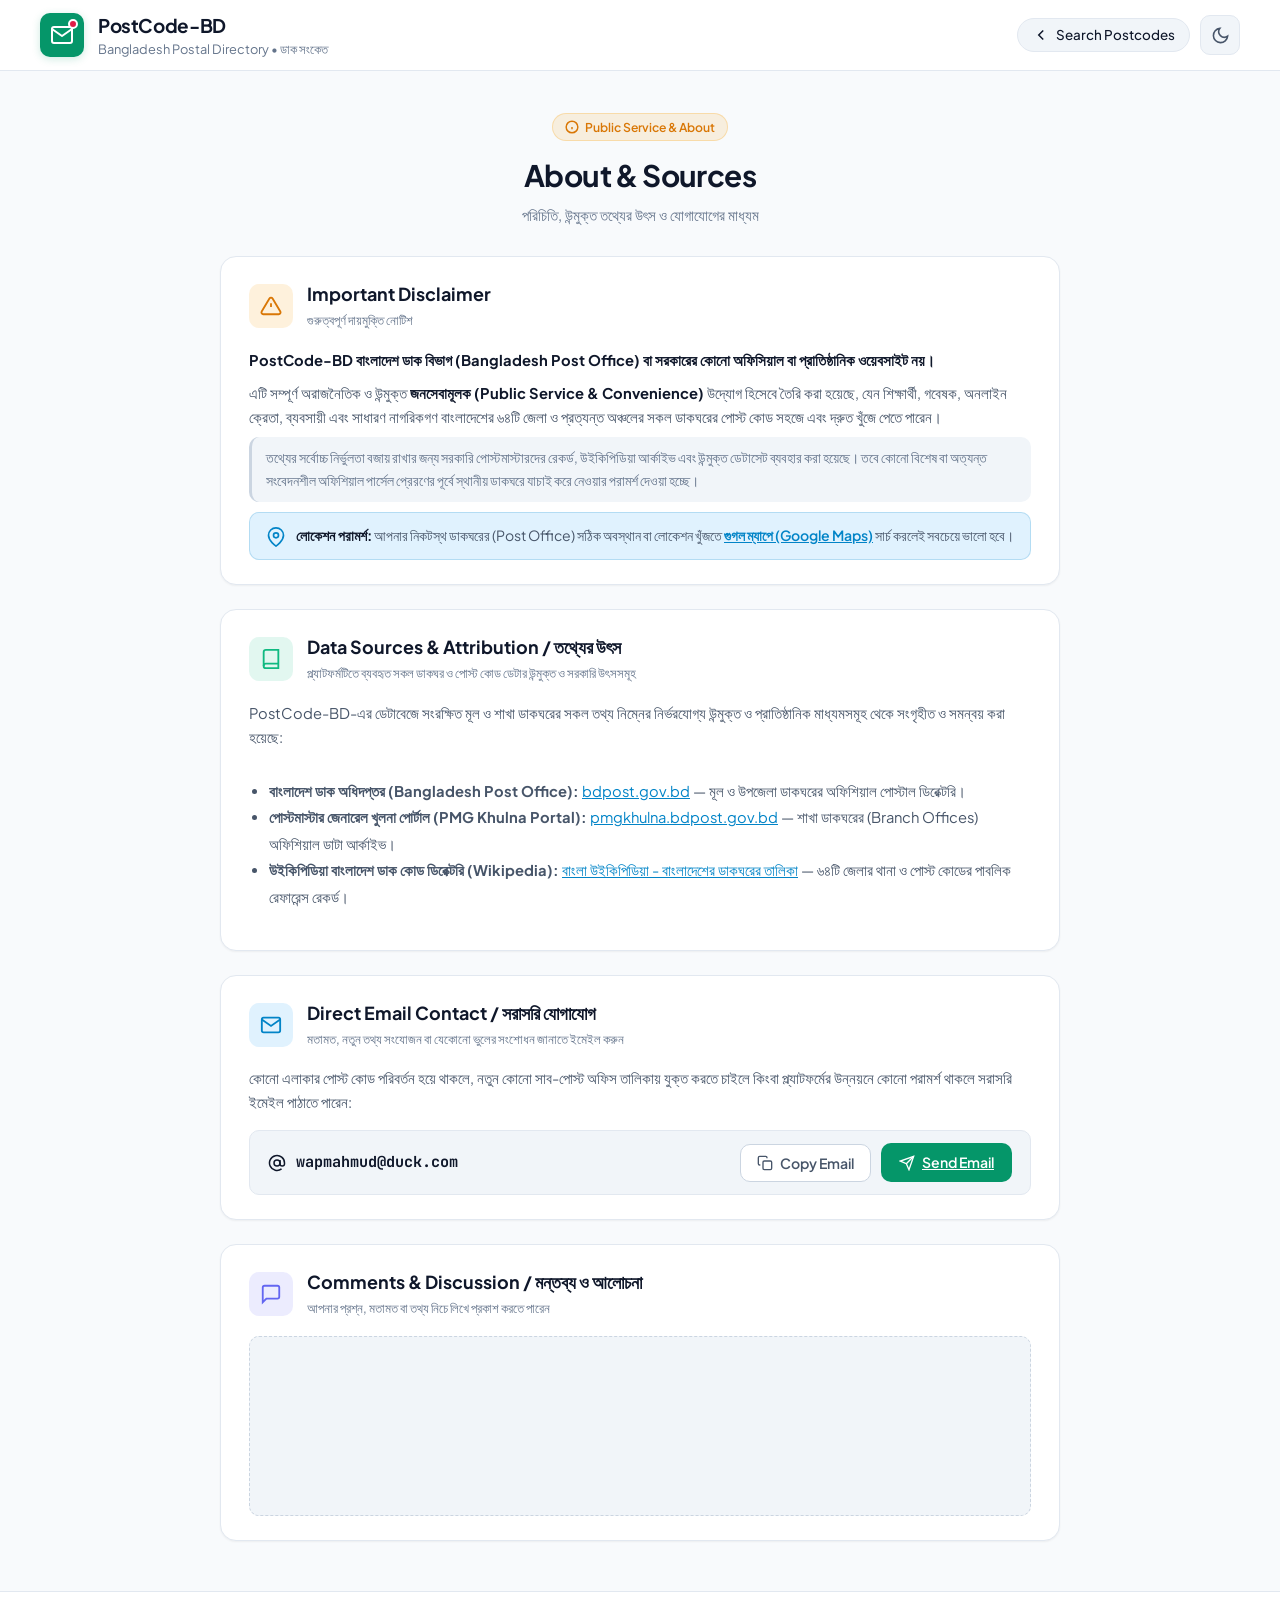
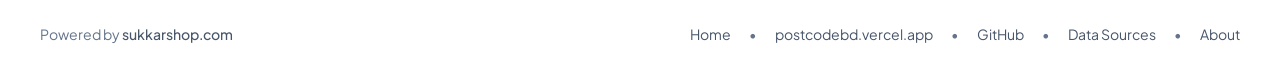
==== about.html @ f9d2dd92 "refactor: consolidate contact info into about page and update service worker caching strategy" ====
<!DOCTYPE html>
<html lang="en" data-theme="light">

<head>
  <meta charset="UTF-8">
  <meta name="viewport" content="width=device-width, initial-scale=1.0">

  <!-- Google tag (gtag.js) -->
  <script async src="https://www.googletagmanager.com/gtag/js?id=G-6NJNCRNH5P"></script>
  <script>
    window.dataLayer = window.dataLayer || [];
    function gtag(){dataLayer.push(arguments);}
    gtag('js', new Date());

    gtag('config', 'G-6NJNCRNH5P');
  </script>

  <title>About, Sources & Disclaimer (পরিচিতি, তথ্যসূত্র ও যোগাযোগ) | PostCode-BD</title>
  <meta name="description"
    content="About PostCode-BD: An independent, free public service initiative for Bangladesh postal codes. Institutional data sources, disclaimer, and direct contact details.">
  <meta name="robots" content="index, follow">
  <meta name="theme-color" content="#0284c7">

  <!-- Canonical URL -->
  <link rel="canonical" href="https://postcodebd.vercel.app/about">

  <!-- Open Graph -->
  <meta property="og:site_name" content="PostCode-BD">
  <meta property="og:title" content="About, Sources & Disclaimer | PostCode-BD">
  <meta property="og:description"
    content="Public service initiative, institutional data sources, disclaimer, and contact details for the Bangladesh Postal Code Directory.">
  <meta property="og:type" content="website">
  <meta property="og:url" content="https://postcodebd.vercel.app/about">
  <meta property="og:image" content="https://postcodebd.vercel.app/postcodebd-banners.png">

  <!-- Self-Hosted Fonts (Complete Offline Support) -->
  <link rel="stylesheet" href="src/css/fonts.css">

  <!-- Stylesheet -->
  <link rel="stylesheet" href="src/css/style.css">

  <!-- Web App Manifest -->
  <link rel="manifest" href="manifest.webmanifest">

  <!-- PWA & Mobile Meta Tags -->
  <meta name="mobile-web-app-capable" content="yes">
  <meta name="apple-mobile-web-app-capable" content="yes">
  <meta name="apple-mobile-web-app-status-bar-style" content="default">
  <meta name="apple-mobile-web-app-title" content="PostCode-BD">

  <!-- Favicon & PWA App Icons -->
  <link rel="icon" type="image/svg+xml" href="icons/icon.svg">
  <link rel="icon" type="image/png" sizes="192x192" href="icons/icon-192.png">
  <link rel="apple-touch-icon" sizes="180x180" href="icons/apple-touch-icon.png">
</head>

<body>

  <!-- App Header -->
  <header class="app-header">
    <div class="container header-inner">
      <a href="index.html" class="logo-group" aria-label="Post Code BD Home">
        <div class="logo-icon-wrap">
          <svg class="logo-icon" viewBox="0 0 24 24" fill="none" stroke="currentColor" stroke-width="2"
            stroke-linecap="round" stroke-linejoin="round">
            <path d="M4 4h16c1.1 0 2 .9 2 2v12c0 1.1-.9 2-2 2H4c-1.1 0-2-.9-2-2V6c0-1.1.9-2 2-2z" />
            <polyline points="22,6 12,13 2,6" />
          </svg>
        </div>
        <div class="logo-text">
          <h1>PostCode-BD</h1>
          <p>Bangladesh Postal Directory • ডাক সংকেত</p>
        </div>
      </a>

      <div class="header-actions">
        <!-- Back to Search / Home -->
        <a href="index.html" class="btn-action-link" title="Back to Search">
          <svg width="18" height="18" viewBox="0 0 24 24" fill="none" stroke="currentColor" stroke-width="2">
            <polyline points="15 18 9 12 15 6" />
          </svg>
          <span>Search Postcodes</span>
        </a>

        <!-- Dark / Light Theme Toggle -->
        <button id="themeToggleBtn" class="btn-icon" title="Toggle Theme" aria-label="Toggle Dark Mode">
          <svg viewBox="0 0 24 24" fill="none" stroke="currentColor" stroke-width="2">
            <path d="M21 12.79A9 9 0 1 1 11.21 3 7 7 0 0 0 21 12.79z" />
          </svg>
        </button>
      </div>
    </div>
  </header>

  <!-- Main Content -->
  <main class="container page-content-wrap">

    <div class="contact-card-container">

      <!-- Breadcrumb & Header -->
      <div class="contact-hero">
        <div class="contact-badge">
          <svg width="14" height="14" viewBox="0 0 24 24" fill="none" stroke="currentColor" stroke-width="2.5">
            <circle cx="12" cy="12" r="10" />
            <line x1="12" y1="16" x2="12" y2="12" />
            <line x1="12" y1="8" x2="12.01" y2="8" />
          </svg>
          <span>Public Service & About</span>
        </div>
        <h2 class="contact-page-title">About & Sources</h2>
        <p class="contact-page-subtitle">পরিচিতি, উন্মুক্ত তথ্যের উৎস ও যোগাযোগের মাধ্যম</p>
      </div>

      <!-- Disclaimer Section -->
      <section class="info-box disclaimer-box">
        <div class="info-box-header">
          <div class="info-icon-badge warning-badge">
            <svg width="22" height="22" viewBox="0 0 24 24" fill="none" stroke="currentColor" stroke-width="2">
              <path d="M10.29 3.86L1.82 18a2 2 0 0 0 1.71 3h16.94a2 2 0 0 0 1.71-3L13.71 3.86a2 2 0 0 0-3.42 0z" />
              <line x1="12" y1="9" x2="12" y2="13" />
              <line x1="12" y1="17" x2="12.01" y2="17" />
            </svg>
          </div>
          <div>
            <h3>Important Disclaimer</h3>
            <p class="text-subtle">গুরুত্বপূর্ণ দায়মুক্তি নোটিশ</p>
          </div>
        </div>

        <div class="disclaimer-content">
          <div class="disclaimer-lang-block">
            <p>
              <strong>PostCode-BD বাংলাদেশ ডাক বিভাগ (Bangladesh Post Office) বা সরকারের কোনো অফিসিয়াল বা প্রাতিষ্ঠানিক ওয়েবসাইট নয়।</strong>
            </p>
            <p>
              এটি সম্পূর্ণ অরাজনৈতিক ও উন্মুক্ত <strong>জনসেবামূলক (Public Service & Convenience)</strong> উদ্যোগ হিসেবে তৈরি করা হয়েছে, যেন শিক্ষার্থী, গবেষক, অনলাইন ক্রেতা, ব্যবসায়ী এবং সাধারণ নাগরিকগণ বাংলাদেশের ৬৪টি জেলা ও প্রত্যন্ত অঞ্চলের সকল ডাকঘরের পোস্ট কোড সহজে এবং দ্রুত খুঁজে পেতে পারেন।
            </p>
            <p class="note-text">
              তথ্যের সর্বোচ্চ নির্ভুলতা বজায় রাখার জন্য সরকারি পোস্টমাস্টারদের রেকর্ড, উইকিপিডিয়া আর্কাইভ এবং উন্মুক্ত ডেটাসেট ব্যবহার করা হয়েছে। তবে কোনো বিশেষ বা অত্যন্ত সংবেদনশীল অফিশিয়াল পার্সেল প্রেরণের পূর্বে স্থানীয় ডাকঘরে যাচাই করে নেওয়ার পরামর্শ দেওয়া হচ্ছে।
            </p>

            <div class="tip-location-text">
              <svg width="20" height="20" viewBox="0 0 24 24" fill="none" stroke="currentColor" stroke-width="2">
                <path d="M21 10c0 7-9 13-9 13s-9-6-9-13a9 9 0 0 1 18 0z" />
                <circle cx="12" cy="10" r="3" />
              </svg>
              <span>
                <strong>লোকেশন পরামর্শ:</strong> আপনার নিকটস্থ ডাকঘরের (Post Office) সঠিক অবস্থান বা লোকেশন খুঁজতে <a href="https://www.google.com/maps/search/post+office+near+me" target="_blank" rel="noopener">গুগল ম্যাপে (Google Maps)</a> সার্চ করলেই সবচেয়ে ভালো হবে।
              </span>
            </div>
          </div>
        </div>
      </section>

      <!-- Data Sources & Attribution Section -->
      <section class="info-box sources-box" id="sources">
        <div class="info-box-header">
          <div class="info-icon-badge" style="background: rgba(16, 185, 129, 0.12); color: #10b981;">
            <svg width="22" height="22" viewBox="0 0 24 24" fill="none" stroke="currentColor" stroke-width="2">
              <path d="M4 19.5A2.5 2.5 0 0 1 6.5 17H20"/>
              <path d="M6.5 2H20v20H6.5A2.5 2.5 0 0 1 4 19.5v-15A2.5 2.5 0 0 1 6.5 2z"/>
            </svg>
          </div>
          <div>
            <h3>Data Sources & Attribution / তথ্যের উৎস</h3>
            <p class="text-subtle">প্ল্যাটফর্মটিতে ব্যবহৃত সকল ডাকঘর ও পোস্ট কোড ডেটার উন্মুক্ত ও সরকারি উৎসসমূহ</p>
          </div>
        </div>

        <div class="disclaimer-content">
          <p>
            PostCode-BD-এর ডেটাবেজে সংরক্ষিত মূল ও শাখা ডাকঘরের সকল তথ্য নিম্নের নির্ভরযোগ্য উন্মুক্ত ও প্রাতিষ্ঠানিক মাধ্যমসমূহ থেকে সংগৃহীত ও সমন্বয় করা হয়েছে:
          </p>
          <ul style="margin: 12px 0 16px 20px; line-height: 1.8; color: var(--text-secondary, #475569);">
            <li>
              <strong>বাংলাদেশ ডাক অধিদপ্তর (Bangladesh Post Office):</strong> 
              <a href="https://bdpost.gov.bd/" target="_blank" rel="noopener" style="color: var(--primary, #0284c7); text-decoration: underline;">bdpost.gov.bd</a> 
              — মূল ও উপজেলা ডাকঘরের অফিশিয়াল পোস্টাল ডিরেক্টরি।
            </li>
            <li>
              <strong>পোস্টমাস্টার জেনারেল খুলনা পোর্টাল (PMG Khulna Portal):</strong> 
              <a href="https://pmgkhulna.bdpost.gov.bd/pages/static-pages/6922dc0b933eb65569e0e1e5" target="_blank" rel="noopener" style="color: var(--primary, #0284c7); text-decoration: underline;">pmgkhulna.bdpost.gov.bd</a> 
              — শাখা ডাকঘরের (Branch Offices) অফিশিয়াল ডাটা আর্কাইভ।
            </li>
            <li>
              <strong>উইকিপিডিয়া বাংলাদেশ ডাক কোড ডিরেক্টরি (Wikipedia):</strong> 
              <a href="https://bn.wikipedia.org/wiki/%E0%A6%AC%E0%A6%BE%E0%A6%82%E0%A6%B2%E0%A6%BE%E0%A6%A6%E0%A7%87%E0%A6%B6%E0%A7%87%E0%A6%B0_%E0%A6%A1%E0%A6%BE%E0%A6%95%E0%A6%98%E0%A6%B0%E0%A7%87%E0%A6%B0_%E0%A6%A4%E0%A6%BE%E0%A6%B2%E0%A6%BF%E0%A6%95%E0%A6%BE" target="_blank" rel="noopener" style="color: var(--primary, #0284c7); text-decoration: underline;">বাংলা উইকিপিডিয়া - বাংলাদেশের ডাকঘরের তালিকা</a> 
              — ৬৪টি জেলার থানা ও পোস্ট কোডের পাবলিক রেফারেন্স রেকর্ড।
            </li>
          </ul>
        </div>
      </section>

      <!-- Contact & Feedback Section -->
      <section class="info-box contact-box">
        <div class="info-box-header">
          <div class="info-icon-badge primary-badge">
            <svg width="22" height="22" viewBox="0 0 24 24" fill="none" stroke="currentColor" stroke-width="2">
              <path d="M4 4h16c1.1 0 2 .9 2 2v12c0 1.1-.9 2-2 2H4c-1.1 0-2-.9-2-2V6c0-1.1.9-2 2-2z" />
              <polyline points="22,6 12,13 2,6" />
            </svg>
          </div>
          <div>
            <h3>Direct Email Contact / সরাসরি যোগাযোগ</h3>
            <p class="text-subtle">মতামত, নতুন তথ্য সংযোজন বা যেকোনো ভুলের সংশোধন জানাতে ইমেইল করুন</p>
          </div>
        </div>

        <div class="contact-box-content">
          <p>
            কোনো এলাকার পোস্ট কোড পরিবর্তন হয়ে থাকলে, নতুন কোনো সাব-পোস্ট অফিস তালিকায় যুক্ত করতে চাইলে কিংবা প্ল্যাটফর্মের উন্নয়নে কোনো পরামর্শ থাকলে সরাসরি ইমেইল পাঠাতে পারেন:
          </p>

          <div class="email-action-bar">
            <div class="email-display">
              <svg width="18" height="18" viewBox="0 0 24 24" fill="none" stroke="currentColor" stroke-width="2">
                <circle cx="12" cy="12" r="4" />
                <path d="M16 8v5a3 3 0 0 0 6 0v-1a10 10 0 1 0-3.92 7.94" />
              </svg>
              <span id="emailText">wapmahmud@duck.com</span>
            </div>

            <div class="email-btn-group">
              <button id="copyEmailBtn" class="btn-secondary-action" type="button">
                <svg width="16" height="16" viewBox="0 0 24 24" fill="none" stroke="currentColor" stroke-width="2">
                  <rect x="9" y="9" width="13" height="13" rx="2" ry="2" />
                  <path d="M5 15H4a2 2 0 0 1-2-2V4a2 2 0 0 1 2-2h9a2 2 0 0 1 2 2v1" />
                </svg>
                <span id="copyEmailLabel">Copy Email</span>
              </button>

              <a href="mailto:wapmahmud@duck.com?subject=PostCode-BD%20Feedback%20or%20Correction" class="btn-primary-action">
                <svg width="16" height="16" viewBox="0 0 24 24" fill="none" stroke="currentColor" stroke-width="2">
                  <line x1="22" y1="2" x2="11" y2="13" />
                  <polygon points="22 2 15 22 11 13 2 9 22 2" />
                </svg>
                <span>Send Email</span>
              </a>
            </div>
          </div>
        </div>
      </section>

      <!-- Open Remark Comment Box Section -->
      <section class="info-box comments-box">
        <div class="info-box-header">
          <div class="info-icon-badge comments-badge">
            <svg width="22" height="22" viewBox="0 0 24 24" fill="none" stroke="currentColor" stroke-width="2">
              <path d="M21 15a2 2 0 0 1-2 2H7l-4 4V5a2 2 0 0 1 2-2h14a2 2 0 0 1 2 2z" />
            </svg>
          </div>
          <div>
            <h3>Comments & Discussion / মন্তব্য ও আলোচনা</h3>
            <p class="text-subtle">আপনার প্রশ্ন, মতামত বা তথ্য নিচে লিখে প্রকাশ করতে পারেন</p>
          </div>
        </div>

        <div class="comments-widget-wrap">
          <!-- Open Remark -->
          <div
            data-open-remark
            data-site-key="cmso0dnvk000104l4d09ksdo5"
          ></div>
          <script async src="https://open-remark.zeon.studio/embed.js"></script>
        </div>
      </section>

    </div>

  </main>

  <!-- App Footer -->
  <footer class="app-footer">
    <div class="container footer-inner">
      <div class="footer-copy">
        <p>Powered by <a href="https://sukkarshop.com" target="_blank" rel="noopener">sukkarshop.com</a></p>
      </div>
      <div class="footer-links">
        <a href="index.html">Home</a>
        <span>•</span>
        <a href="https://postcodebd.vercel.app/" target="_blank" rel="noopener">postcodebd.vercel.app</a>
        <span>•</span>
        <a href="https://github.com/almahmudbd/post-code-bd" target="_blank" rel="noopener">GitHub</a>
        <span>•</span>
        <a href="#sources">Data Sources</a>
        <span>•</span>
        <a href="about.html">About</a>
      </div>
    </div>
  </footer>

  <!-- Toast Notification Container -->
  <div id="toastContainer" class="toast-container" aria-live="polite"></div>

  <!-- Page specific interactive JS -->
  <script>
    (function () {
      // Dark / Light Theme handling matching app.js
      const themeToggleBtn = document.getElementById('themeToggleBtn');
      const prefersDark = window.matchMedia('(prefers-color-scheme: dark)').matches;
      const savedTheme = localStorage.getItem('bd_postcode_theme') || (prefersDark ? 'dark' : 'light');

      document.documentElement.setAttribute('data-theme', savedTheme);
      updateThemeIcon(savedTheme);

      if (themeToggleBtn) {
        themeToggleBtn.addEventListener('click', () => {
          const currentTheme = document.documentElement.getAttribute('data-theme');
          const newTheme = currentTheme === 'dark' ? 'light' : 'dark';
          document.documentElement.setAttribute('data-theme', newTheme);
          localStorage.setItem('bd_postcode_theme', newTheme);
          updateThemeIcon(newTheme);
        });
      }

      function updateThemeIcon(theme) {
        if (!themeToggleBtn) return;
        if (theme === 'dark') {
          themeToggleBtn.innerHTML = `
            <svg viewBox="0 0 24 24" fill="none" stroke="currentColor" stroke-width="2">
              <circle cx="12" cy="12" r="5"/>
              <line x1="12" y1="1" x2="12" y2="3"/>
              <line x1="12" y1="21" x2="12" y2="23"/>
              <line x1="4.22" y1="4.22" x2="5.64" y2="5.64"/>
              <line x1="18.36" y1="18.36" x2="19.78" y2="19.78"/>
              <line x1="1" y1="12" x2="3" y2="12"/>
              <line x1="21" y1="12" x2="23" y2="12"/>
              <line x1="4.22" y1="19.78" x2="5.64" y2="18.36"/>
              <line x1="18.36" y1="5.64" x2="19.78" y2="4.22"/>
            </svg>
          `;
          themeToggleBtn.title = 'Switch to Light Mode';
        } else {
          themeToggleBtn.innerHTML = `
            <svg viewBox="0 0 24 24" fill="none" stroke="currentColor" stroke-width="2">
              <path d="M21 12.79A9 9 0 1 1 11.21 3 7 7 0 0 0 21 12.79z"/>
            </svg>
          `;
          themeToggleBtn.title = 'Switch to Dark Mode';
        }
      }

      // Copy email button with animated feedback
      const copyEmailBtn = document.getElementById('copyEmailBtn');
      const copyEmailLabel = document.getElementById('copyEmailLabel');
      const emailText = document.getElementById('emailText');

      if (copyEmailBtn && emailText) {
        copyEmailBtn.addEventListener('click', async () => {
          try {
            await navigator.clipboard.writeText(emailText.textContent.trim());
            copyEmailLabel.textContent = 'Copied!';
            copyEmailBtn.style.borderColor = 'var(--color-primary)';
            copyEmailBtn.style.color = 'var(--color-primary)';
            showPageToast('ইমেইল অ্যাড্রেস সফলভাবে কপি হয়েছে!');

            setTimeout(() => {
              copyEmailLabel.textContent = 'Copy Email';
              copyEmailBtn.style.borderColor = '';
              copyEmailBtn.style.color = '';
            }, 2500);
          } catch (err) {
            window.location.href = `mailto:${emailText.textContent.trim()}`;
          }
        });
      }

      // Simple toast notification for the page
      function showPageToast(message) {
        const container = document.getElementById('toastContainer');
        if (!container) return;

        const toast = document.createElement('div');
        toast.className = 'toast show';
        toast.style.display = 'flex';
        toast.style.alignItems = 'center';
        toast.style.gap = '8px';
        toast.style.background = 'var(--bg-surface)';
        toast.style.color = 'var(--text-primary)';
        toast.style.border = '1px solid var(--border-subtle)';
        toast.style.borderRadius = 'var(--radius-md)';
        toast.style.padding = '12px 18px';
        toast.style.boxShadow = 'var(--shadow-lg)';
        toast.style.marginTop = '8px';

        toast.innerHTML = `
          <svg width="18" height="18" viewBox="0 0 24 24" fill="none" stroke="#10b981" stroke-width="2.5">
            <polyline points="20 6 9 17 4 12"/>
          </svg>
          <span style="font-size: 0.9rem; font-weight: 500;">${message}</span>
        `;

        container.appendChild(toast);

        setTimeout(() => {
          toast.style.opacity = '0';
          toast.style.transition = 'opacity 0.3s ease';
          setTimeout(() => toast.remove(), 300);
        }, 3000);
      }

      // Register Service Worker for offline capability
      if ('serviceWorker' in navigator) {
        window.addEventListener('load', () => {
          navigator.serviceWorker.register('/sw.js').catch((err) => {
            console.warn('[SW] Registration failed:', err);
          });
        });
      }
    })();
  </script>
</body>

</html>
---- src/css/fonts.css ----
/* ==========================================================================
   Self-Hosted Fonts for Complete Offline Support
   ========================================================================== */

/* Inter Font Family */
@font-face {
  font-family: 'Inter';
  font-style: normal;
  font-weight: 400;
  font-display: swap;
  src: url('../fonts/inter-400.ttf') format('truetype');
}

@font-face {
  font-family: 'Inter';
  font-style: normal;
  font-weight: 500;
  font-display: swap;
  src: url('../fonts/inter-500.ttf') format('truetype');
}

@font-face {
  font-family: 'Inter';
  font-style: normal;
  font-weight: 600;
  font-display: swap;
  src: url('../fonts/inter-600.ttf') format('truetype');
}

@font-face {
  font-family: 'Inter';
  font-style: normal;
  font-weight: 700;
  font-display: swap;
  src: url('../fonts/inter-700.ttf') format('truetype');
}

@font-face {
  font-family: 'Inter';
  font-style: normal;
  font-weight: 800;
  font-display: swap;
  src: url('../fonts/inter-800.ttf') format('truetype');
}

/* JetBrains Mono Font Family */
@font-face {
  font-family: 'JetBrains Mono';
  font-style: normal;
  font-weight: 500;
  font-display: swap;
  src: url('../fonts/jetbrains-mono-500.ttf') format('truetype');
}

@font-face {
  font-family: 'JetBrains Mono';
  font-style: normal;
  font-weight: 700;
  font-display: swap;
  src: url('../fonts/jetbrains-mono-700.ttf') format('truetype');
}

/* Noto Sans Bengali Font Family */
@font-face {
  font-family: 'Noto Sans Bengali';
  font-style: normal;
  font-weight: 400;
  font-display: swap;
  src: url('../fonts/noto-sans-bengali-400.ttf') format('truetype');
}

@font-face {
  font-family: 'Noto Sans Bengali';
  font-style: normal;
  font-weight: 500;
  font-display: swap;
  src: url('../fonts/noto-sans-bengali-500.ttf') format('truetype');
}

@font-face {
  font-family: 'Noto Sans Bengali';
  font-style: normal;
  font-weight: 600;
  font-display: swap;
  src: url('../fonts/noto-sans-bengali-600.ttf') format('truetype');
}

@font-face {
  font-family: 'Noto Sans Bengali';
  font-style: normal;
  font-weight: 700;
  font-display: swap;
  src: url('../fonts/noto-sans-bengali-700.ttf') format('truetype');
}

@font-face {
  font-family: 'Noto Sans Bengali';
  font-style: normal;
  font-weight: 800;
  font-display: swap;
  src: url('../fonts/noto-sans-bengali-800.ttf') format('truetype');
}

/* Plus Jakarta Sans Font Family */
@font-face {
  font-family: 'Plus Jakarta Sans';
  font-style: normal;
  font-weight: 400;
  font-display: swap;
  src: url('../fonts/plus-jakarta-sans-400.ttf') format('truetype');
}

@font-face {
  font-family: 'Plus Jakarta Sans';
  font-style: normal;
  font-weight: 500;
  font-display: swap;
  src: url('../fonts/plus-jakarta-sans-500.ttf') format('truetype');
}

@font-face {
  font-family: 'Plus Jakarta Sans';
  font-style: normal;
  font-weight: 600;
  font-display: swap;
  src: url('../fonts/plus-jakarta-sans-600.ttf') format('truetype');
}

@font-face {
  font-family: 'Plus Jakarta Sans';
  font-style: normal;
  font-weight: 700;
  font-display: swap;
  src: url('../fonts/plus-jakarta-sans-700.ttf') format('truetype');
}

@font-face {
  font-family: 'Plus Jakarta Sans';
  font-style: normal;
  font-weight: 800;
  font-display: swap;
  src: url('../fonts/plus-jakarta-sans-800.ttf') format('truetype');
}
---- src/css/style.css ----
/* ==========================================================================
   Bangladesh Postal Codes - Modern Design System & Styles
   ========================================================================== */

:root {
  /* Color Palette - Light Theme */
  --bg-main: #f8fafc;
  --bg-surface: #ffffff;
  --bg-surface-elevated: #ffffff;
  --bg-surface-muted: #f1f5f9;
  --bg-overlay: rgba(15, 23, 42, 0.6);
  
  --border-subtle: #e2e8f0;
  --border-medium: #cbd5e1;
  --border-focus: #2563eb;

  --text-primary: #0f172a;
  --text-secondary: #475569;
  --text-muted: #64748b;
  --text-inverse: #ffffff;

  /* Brand Accents */
  --color-primary: #0284c7;
  --color-primary-hover: #0369a1;
  --color-primary-light: #e0f2fe;
  
  --color-bd-green: #059669;
  --color-bd-green-light: #ecfdf5;
  --color-bd-red: #e11d48;
  --color-bd-red-light: #ffe4e6;

  --color-accent: #6366f1;
  --color-accent-light: #eef2ff;

  --badge-bg: #f1f5f9;
  --badge-text: #334155;
  
  --code-badge-bg: #e0f2fe;
  --code-badge-border: #bae6fd;
  --code-badge-text: #0284c7;

  /* Shadows */
  --shadow-sm: 0 1px 2px 0 rgba(0, 0, 0, 0.05);
  --shadow-md: 0 4px 6px -1px rgba(0, 0, 0, 0.07), 0 2px 4px -2px rgba(0, 0, 0, 0.05);
  --shadow-lg: 0 10px 15px -3px rgba(0, 0, 0, 0.08), 0 4px 6px -4px rgba(0, 0, 0, 0.04);
  --shadow-xl: 0 20px 25px -5px rgba(0, 0, 0, 0.1), 0 8px 10px -6px rgba(0, 0, 0, 0.05);

  /* Geometry */
  --radius-sm: 6px;
  --radius-md: 10px;
  --radius-lg: 16px;
  --radius-xl: 24px;
  --radius-full: 9999px;

  /* Typography */
  --font-sans: 'Google Sans', 'Plus Jakarta Sans', 'Inter', -apple-system, BlinkMacSystemFont, 'Segoe UI', Roboto, sans-serif;
  --font-bn: 'Noto Sans Bengali', -apple-system, BlinkMacSystemFont, 'Segoe UI', Roboto, sans-serif;
  --font-mono: 'JetBrains Mono', 'Fira Code', monospace;

  /* Transitions */
  --transition-fast: 150ms cubic-bezier(0.4, 0, 0.2, 1);
  --transition-normal: 250ms cubic-bezier(0.4, 0, 0.2, 1);
}

/* Dark Theme */
[data-theme="dark"] {
  --bg-main: #090d16;
  --bg-surface: #111827;
  --bg-surface-elevated: #1e293b;
  --bg-surface-muted: #1e293b;
  --bg-overlay: rgba(0, 0, 0, 0.75);

  --border-subtle: #1e293b;
  --border-medium: #334155;
  --border-focus: #38bdf8;

  --text-primary: #f8fafc;
  --text-secondary: #cbd5e1;
  --text-muted: #94a3b8;
  --text-inverse: #090d16;

  --color-primary: #38bdf8;
  --color-primary-hover: #7dd3fc;
  --color-primary-light: rgba(56, 189, 248, 0.12);

  --color-bd-green: #10b981;
  --color-bd-green-light: rgba(16, 185, 129, 0.12);
  --color-bd-red: #f43f5e;
  --color-bd-red-light: rgba(244, 63, 94, 0.12);

  --badge-bg: #1e293b;
  --badge-text: #cbd5e1;

  --code-badge-bg: rgba(56, 189, 248, 0.15);
  --code-badge-border: rgba(56, 189, 248, 0.3);
  --code-badge-text: #38bdf8;

  --shadow-sm: 0 1px 2px 0 rgba(0, 0, 0, 0.4);
  --shadow-md: 0 4px 6px -1px rgba(0, 0, 0, 0.5);
  --shadow-lg: 0 10px 15px -3px rgba(0, 0, 0, 0.6);
  --shadow-xl: 0 20px 25px -5px rgba(0, 0, 0, 0.7);
}

/* Base Styles */
*, *::before, *::after {
  box-sizing: border-box;
  margin: 0;
  padding: 0;
}

html {
  scroll-behavior: smooth;
}

body {
  font-family: var(--font-sans);
  background-color: var(--bg-main);
  color: var(--text-primary);
  line-height: 1.5;
  min-height: 100vh;
  display: flex;
  flex-direction: column;
  -webkit-font-smoothing: antialiased;
  -moz-osx-font-smoothing: grayscale;
  transition: background-color var(--transition-normal), color var(--transition-normal);
}

.bengali-text {
  font-family: var(--font-bn);
}

button, input, select {
  font-family: inherit;
  color: inherit;
}

/* Container */
.container {
  width: 100%;
  max-width: 1240px;
  margin: 0 auto;
  padding: 0 20px;
}

/* ==========================================================================
   App Header & Navigation
   ========================================================================== */

.app-header {
  background: var(--bg-surface);
  border-bottom: 1px solid var(--border-subtle);
  position: sticky;
  top: 0;
  z-index: 50;
  backdrop-filter: blur(12px);
  -webkit-backdrop-filter: blur(12px);
  transition: background var(--transition-normal), border var(--transition-normal);
}

.header-inner {
  display: flex;
  align-items: center;
  justify-content: space-between;
  height: 70px;
}

.logo-group {
  display: flex;
  align-items: center;
  gap: 14px;
  text-decoration: none;
  color: inherit;
}

.logo-icon-wrap {
  width: 44px;
  height: 44px;
  border-radius: var(--radius-md);
  background: var(--color-bd-green);
  display: flex;
  align-items: center;
  justify-content: center;
  color: #ffffff;
  box-shadow: 0 2px 8px rgba(5, 150, 105, 0.2);
  position: relative;
  overflow: hidden;
}

.logo-icon-wrap::after {
  content: '';
  position: absolute;
  top: 6px;
  right: 6px;
  width: 10px;
  height: 10px;
  background-color: var(--color-bd-red);
  border-radius: 50%;
  border: 2px solid #ffffff;
}

.logo-icon {
  width: 24px;
  height: 24px;
}

.logo-text h1 {
  font-size: 1.18rem;
  font-weight: 700;
  letter-spacing: -0.02em;
  display: flex;
  align-items: center;
  gap: 8px;
}

.logo-text h1 span.country-badge {
  font-size: 0.72rem;
  font-weight: 600;
  padding: 2px 7px;
  background: var(--color-bd-red-light);
  color: var(--color-bd-red);
  border-radius: var(--radius-full);
}

.logo-text p {
  font-size: 0.8rem;
  color: var(--text-muted);
}

.header-actions {
  display: flex;
  align-items: center;
  gap: 10px;
}

.btn-icon {
  background: var(--bg-surface-muted);
  border: 1px solid var(--border-subtle);
  color: var(--text-secondary);
  width: 40px;
  height: 40px;
  border-radius: var(--radius-md);
  display: flex;
  align-items: center;
  justify-content: center;
  cursor: pointer;
  transition: all var(--transition-fast);
  position: relative;
}

.btn-icon:hover {
  background: var(--border-subtle);
  color: var(--text-primary);
  transform: translateY(-1px);
}

.btn-icon svg {
  width: 19px;
  height: 19px;
}

.badge-count {
  position: absolute;
  top: -4px;
  right: -4px;
  background: var(--color-primary);
  color: #ffffff;
  font-size: 0.65rem;
  font-weight: 700;
  padding: 1px 5px;
  border-radius: var(--radius-full);
  min-width: 16px;
  text-align: center;
}

/* PWA Install Button */
.btn-install {
  display: inline-flex;
  align-items: center;
  gap: 7px;
  background: var(--color-primary-light);
  border: 1px solid var(--color-primary);
  color: var(--color-primary);
  height: 40px;
  padding: 0 14px;
  border-radius: var(--radius-md);
  font-size: 0.85rem;
  font-weight: 600;
  cursor: pointer;
  transition: all var(--transition-fast);
  box-shadow: 0 1px 3px rgba(2, 132, 199, 0.15);
}

.btn-install:hover {
  background: var(--color-primary);
  color: #ffffff;
  transform: translateY(-1px);
  box-shadow: 0 4px 10px rgba(2, 132, 199, 0.25);
}

.btn-install svg {
  flex-shrink: 0;
}

@media (max-width: 640px) {
  .btn-install .btn-install-text {
    display: none;
  }
  .btn-install {
    width: 40px;
    height: 40px;
    padding: 0;
    justify-content: center;
  }
}

/* Offline Status Indicator */
.offline-indicator-badge {
  display: inline-flex;
  align-items: center;
  gap: 6px;
  padding: 4px 11px;
  border-radius: var(--radius-full);
  background: rgba(225, 29, 72, 0.12);
  border: 1px solid rgba(225, 29, 72, 0.28);
  color: var(--color-bd-red);
  font-size: 0.76rem;
  font-weight: 600;
  letter-spacing: 0.02em;
}

.offline-indicator-dot {
  width: 7px;
  height: 7px;
  border-radius: 50%;
  background-color: var(--color-bd-red);
  box-shadow: 0 0 0 0 rgba(225, 29, 72, 0.6);
  animation: pulseRed 2s infinite;
}

@keyframes pulseRed {
  0% {
    box-shadow: 0 0 0 0 rgba(225, 29, 72, 0.6);
  }
  70% {
    box-shadow: 0 0 0 6px rgba(225, 29, 72, 0);
  }
  100% {
    box-shadow: 0 0 0 0 rgba(225, 29, 72, 0);
  }
}

@media (max-width: 768px) {
  .offline-indicator-badge {
    padding: 3px 8px;
    font-size: 0.7rem;
  }
}

/* ==========================================================================
   Hero & Search Section
   ========================================================================== */

.hero-section {
  padding: 32px 0 20px;
  text-align: center;
}

.hero-title {
  font-size: 2rem;
  font-weight: 800;
  letter-spacing: -0.03em;
  margin-bottom: 8px;
}

.hero-title span.highlight {
  color: var(--color-primary);
}

.hero-subtitle {
  font-size: 0.98rem;
  color: var(--text-secondary);
  max-width: 600px;
  margin: 0 auto 24px;
}

.search-box-container {
  max-width: 740px;
  margin: 0 auto;
  position: relative;
}

.search-bar-wrapper {
  position: relative;
  display: flex;
  align-items: center;
  background: var(--bg-surface);
  border: 2px solid var(--border-medium);
  border-radius: var(--radius-lg);
  box-shadow: var(--shadow-lg);
  transition: all var(--transition-fast);
  overflow: hidden;
}

.search-bar-wrapper:focus-within {
  border-color: var(--color-primary);
  box-shadow: 0 0 0 4px var(--color-primary-light), var(--shadow-lg);
}

.search-icon {
  position: absolute;
  left: 18px;
  color: var(--text-muted);
  pointer-events: none;
  display: flex;
  align-items: center;
}

.search-icon svg {
  width: 22px;
  height: 22px;
}

.search-input {
  width: 100%;
  height: 56px;
  padding: 0 90px 0 54px;
  font-size: 1.05rem;
  border: none;
  background: transparent;
  color: var(--text-primary);
  outline: none;
  -webkit-appearance: none;
  appearance: none;
}

/* Hide browser-native search cancel button (causes white patch + duplicate X) */
.search-input::-webkit-search-cancel-button,
.search-input::-webkit-search-decoration,
.search-input::-webkit-search-results-button,
.search-input::-webkit-search-results-decoration {
  -webkit-appearance: none;
  appearance: none;
  display: none;
}

.search-input::placeholder {
  color: var(--text-muted);
  font-size: 0.95rem;
}

.search-clear-btn {
  position: absolute;
  right: 14px;
  background: transparent;
  border: none;
  border-radius: var(--radius-full);
  width: 28px;
  height: 28px;
  display: flex;
  align-items: center;
  justify-content: center;
  color: var(--text-muted);
  cursor: pointer;
  transition: all var(--transition-fast);
  visibility: hidden;
  opacity: 0;
}

.search-clear-btn.visible {
  visibility: visible;
  opacity: 1;
}

.search-clear-btn:hover {
  background: var(--bg-surface-muted);
  color: var(--text-primary);
}

.search-clear-btn svg {
  width: 14px;
  height: 14px;
}

/* ==========================================================================
   Division Filter Pills (Below Search Box)
   ========================================================================== */

.division-pills-scroll {
  display: flex;
  align-items: center;
  justify-content: center;
  flex-wrap: wrap;
  gap: 6px;
  margin-top: 12px;
  padding: 2px 4px 6px;
  scrollbar-width: thin;
}

.division-pills-scroll::-webkit-scrollbar {
  height: 4px;
}

.division-pills-scroll::-webkit-scrollbar-thumb {
  background: var(--border-medium);
  border-radius: 4px;
}

.division-pill {
  flex-shrink: 0;
  display: inline-flex;
  align-items: center;
  gap: 5px;
  padding: 5px 11px;
  border-radius: var(--radius-full);
  background: var(--bg-surface);
  border: 1px solid var(--border-subtle);
  color: var(--text-secondary);
  font-size: 0.78rem;
  font-weight: 500;
  cursor: pointer;
  transition: all var(--transition-fast);
  white-space: nowrap;
  box-shadow: var(--shadow-sm);
}

.division-pill:hover {
  border-color: var(--color-primary);
  background: var(--color-primary-light);
  color: var(--color-primary);
  transform: translateY(-1px);
}

.division-pill.active {
  background: var(--color-primary);
  border-color: var(--color-primary);
  color: #ffffff;
  box-shadow: 0 3px 8px rgba(2, 132, 199, 0.25);
}

.division-pill .pill-count {
  font-size: 0.68rem;
  padding: 1px 5px;
  border-radius: var(--radius-full);
  background: var(--bg-surface-muted);
  color: var(--text-muted);
}

.division-pill.active .pill-count {
  background: rgba(255, 255, 255, 0.25);
  color: #ffffff;
}

.filter-section {
  margin: 8px 0 20px;
  display: flex;
  flex-direction: column;
  gap: 16px;
}

/* Sub-toolbar */
.sub-toolbar {
  display: flex;
  align-items: center;
  justify-content: space-between;
  flex-wrap: wrap;
  gap: 12px;
  padding: 12px 18px;
  background: var(--bg-surface);
  border: 1px solid var(--border-subtle);
  border-radius: var(--radius-md);
}

.results-stats {
  font-size: 0.9rem;
  color: var(--text-secondary);
  display: flex;
  align-items: center;
  gap: 8px;
}

.results-stats strong {
  color: var(--text-primary);
}

.source-hint-tag a {
  display: inline-flex;
  align-items: center;
  gap: 4px;
  font-size: 0.78rem;
  padding: 2px 8px;
  border-radius: var(--radius-full);
  background: var(--bg-surface-muted);
  border: 1px solid var(--border-subtle);
  color: var(--text-muted);
  text-decoration: none;
  transition: all var(--transition-fast);
}

.source-hint-tag a:hover {
  color: var(--color-primary);
  border-color: var(--color-primary);
  background: var(--color-primary-light);
}

.toolbar-controls {
  display: flex;
  align-items: center;
  gap: 12px;
}

.view-toggle-group {
  display: inline-flex;
  align-items: center;
  background: var(--bg-surface-muted);
  border: 1px solid var(--border-subtle);
  border-radius: var(--radius-sm);
  padding: 2px;
  gap: 2px;
}

.view-toggle-btn {
  display: inline-flex;
  align-items: center;
  gap: 5px;
  padding: 5px 10px;
  border-radius: 4px;
  border: none;
  background: transparent;
  color: var(--text-muted);
  font-size: 0.8rem;
  font-weight: 600;
  cursor: pointer;
  transition: all var(--transition-fast);
}

.view-toggle-btn:hover {
  color: var(--text-primary);
}

.view-toggle-btn.active {
  background: var(--bg-surface);
  color: var(--color-primary);
  box-shadow: var(--shadow-sm);
}

.view-toggle-btn svg {
  width: 14px;
  height: 14px;
}

.select-district,
.select-sort {
  padding: 6px 12px;
  border-radius: var(--radius-sm);
  border: 1px solid var(--border-medium);
  background: var(--bg-surface);
  color: var(--text-primary);
  font-size: 0.85rem;
  outline: none;
  cursor: pointer;
}

.select-district:focus,
.select-sort:focus {
  border-color: var(--color-primary);
}

.btn-pill-action {
  display: inline-flex;
  align-items: center;
  gap: 6px;
  padding: 6px 12px;
  border-radius: var(--radius-sm);
  border: 1px solid var(--border-subtle);
  background: var(--bg-surface-muted);
  color: var(--text-secondary);
  font-size: 0.82rem;
  font-weight: 500;
  cursor: pointer;
  transition: all var(--transition-fast);
}

.btn-pill-action:hover {
  background: var(--border-subtle);
  color: var(--text-primary);
}

.btn-pill-action svg {
  width: 15px;
  height: 15px;
}

/* ==========================================================================
   District Card & Post Offices Grid
   ========================================================================== */

.districts-container {
  display: flex;
  flex-direction: column;
  gap: 28px;
  margin-bottom: 48px;
}

.district-block {
  background: var(--bg-surface);
  border: 1px solid var(--border-subtle);
  border-radius: var(--radius-lg);
  box-shadow: var(--shadow-sm);
  overflow: hidden;
  transition: box-shadow var(--transition-fast), border-color var(--transition-fast);
}

.district-block:hover {
  box-shadow: var(--shadow-md);
  border-color: var(--border-medium);
}

/* District Header */
.district-header {
  padding: 18px 24px;
  background: var(--bg-surface);
  border-bottom: 1px solid var(--border-subtle);
  display: flex;
  align-items: center;
  justify-content: space-between;
  flex-wrap: wrap;
  gap: 14px;
}

.district-info {
  display: flex;
  align-items: center;
  gap: 12px;
  flex-wrap: wrap;
}

.district-names-wrap {
  display: flex;
  align-items: center;
  gap: 10px;
}

.district-name-en {
  font-size: 1.35rem;
  font-weight: 700;
  color: var(--text-primary);
  letter-spacing: -0.02em;
}

.district-name-bn {
  font-family: var(--font-bn);
  font-size: 1.25rem;
  font-weight: 600;
  color: var(--color-primary);
}

.btn-star-district {
  background: transparent;
  border: none;
  color: var(--text-muted);
  cursor: pointer;
  padding: 4px;
  border-radius: var(--radius-sm);
  display: inline-flex;
  align-items: center;
  justify-content: center;
  transition: all var(--transition-fast);
}

.btn-star-district:hover {
  color: #f59e0b;
  transform: scale(1.15);
}

.btn-star-district.starred {
  color: #f59e0b;
}

.btn-star-district svg {
  width: 20px;
  height: 20px;
}

.district-division-tag {
  font-size: 0.78rem;
  font-weight: 600;
  padding: 3px 9px;
  border-radius: var(--radius-full);
  background: var(--color-bd-green-light);
  color: var(--color-bd-green);
  display: inline-flex;
  align-items: center;
  gap: 4px;
}

.district-count-tag {
  font-size: 0.78rem;
  font-weight: 600;
  padding: 3px 9px;
  border-radius: var(--radius-full);
  background: var(--badge-bg);
  color: var(--text-muted);
}

/* District Actions */
/* District Actions & Share Dropdown */
.district-actions {
  display: flex;
  align-items: center;
  gap: 8px;
}

.district-share-dropdown {
  position: relative;
  display: inline-block;
}

.btn-share-trigger {
  display: inline-flex;
  align-items: center;
  justify-content: center;
  width: 36px;
  height: 36px;
  padding: 0;
  border-radius: var(--radius-md);
  cursor: pointer;
  transition: all var(--transition-fast);
  border: 1px solid var(--border-subtle);
  background: var(--bg-surface-muted);
  color: var(--text-secondary);
}

.btn-share-trigger:hover,
.btn-share-trigger.active {
  background: var(--bg-surface);
  color: var(--color-primary);
  border-color: var(--color-primary);
  box-shadow: var(--shadow-sm);
}

.btn-share-trigger svg {
  width: 17px;
  height: 17px;
}

.share-dropdown-menu {
  position: absolute;
  top: calc(100% + 6px);
  right: 0;
  min-width: 165px;
  background: var(--bg-surface);
  border: 1px solid var(--border-medium);
  border-radius: var(--radius-md);
  box-shadow: var(--shadow-lg);
  padding: 6px;
  display: none;
  flex-direction: column;
  gap: 4px;
  z-index: 50;
  animation: fadeIn 0.15s ease-out;
}

.share-dropdown-menu.show {
  display: flex;
}

.share-dropdown-item {
  display: flex;
  align-items: center;
  gap: 10px;
  padding: 8px 12px;
  border: none;
  background: transparent;
  color: var(--text-primary);
  font-size: 0.85rem;
  font-weight: 500;
  border-radius: var(--radius-sm);
  cursor: pointer;
  text-align: left;
  width: 100%;
  white-space: nowrap;
  transition: background var(--transition-fast), color var(--transition-fast);
}

.share-dropdown-item:hover {
  background: var(--bg-surface-muted);
  color: var(--color-primary);
}

.share-dropdown-item svg {
  width: 16px;
  height: 16px;
  color: var(--text-muted);
  flex-shrink: 0;
}

.share-dropdown-item:hover svg {
  color: var(--color-primary);
}

/* District Table / List View (Default) */
.district-table-wrapper {
  overflow-x: auto;
  -webkit-overflow-scrolling: touch;
}

.district-table {
  width: 100%;
  border-collapse: collapse;
  text-align: left;
  font-size: 0.94rem;
}

.district-table th {
  background: var(--bg-surface-muted);
  color: var(--text-muted);
  font-family: var(--font-mono);
  font-size: 0.74rem;
  font-weight: 700;
  letter-spacing: 0.08em;
  text-transform: uppercase;
  padding: 12px 24px;
  border-bottom: 1px solid var(--border-subtle);
}

.district-table td {
  padding: 13px 24px;
  border-bottom: 1px solid var(--border-subtle);
  color: var(--text-primary);
  vertical-align: middle;
  transition: background-color var(--transition-fast);
}

.district-table tbody tr:hover {
  background-color: var(--color-primary-light);
}

.district-table tbody tr:last-child td {
  border-bottom: none;
}

.table-district-cell {
  font-family: var(--font-bn);
  font-size: 0.96rem;
  font-weight: 600;
  color: var(--color-primary);
}

.table-thana-cell {
  font-family: var(--font-bn);
  font-size: 0.96rem;
  font-weight: 600;
  color: var(--text-primary);
}

.table-office-cell {
  font-family: var(--font-bn);
  font-size: 0.95rem;
  color: var(--text-secondary);
}

.mobile-field-tag {
  display: none;
}

.table-code-wrapper {
  display: inline-flex;
  align-items: center;
  justify-content: flex-end;
  gap: 10px;
}

.table-code-badge,
.po-code-btn {
  background: var(--code-badge-bg);
  border: 1px solid var(--code-badge-border);
  color: var(--code-badge-text);
  padding: 5px 12px;
  border-radius: var(--radius-md);
  display: inline-flex;
  flex-direction: column;
  align-items: center;
  justify-content: center;
  cursor: pointer;
  transition: all var(--transition-fast);
  text-decoration: none;
  min-width: 64px;
}

.table-code-badge:hover,
.po-code-btn:hover {
  background: var(--color-primary);
  border-color: var(--color-primary);
  color: #ffffff;
  transform: translateY(-1px);
  box-shadow: 0 4px 10px rgba(2, 132, 199, 0.25);
}

.table-code-badge:hover .code-en,
.table-code-badge:hover .code-bn,
.po-code-btn:hover .po-code-en,
.po-code-btn:hover .po-code-bn {
  color: #ffffff;
}

.table-code-badge.copied,
.po-code-btn.copied {
  background: var(--color-bd-green);
  border-color: var(--color-bd-green);
  color: #ffffff;
}

.table-code-badge.copied .code-en,
.table-code-badge.copied .code-bn,
.po-code-btn.copied .po-code-en,
.po-code-btn.copied .po-code-bn {
  color: #ffffff;
}

/* Postcode: Bengali on Top (Bigger) */
.code-bn,
.po-code-bn {
  font-family: var(--font-bn);
  font-size: 1.05rem;
  font-weight: 700;
  line-height: 1.15;
  letter-spacing: 0.3px;
}

/* Postcode: English on Bottom (Smaller) */
.code-en,
.po-code-en {
  font-family: var(--font-mono);
  font-size: 0.72rem;
  font-weight: 600;
  line-height: 1.15;
  opacity: 0.75;
}

/* Post Office Cards Grid */
.post-offices-grid {
  display: grid;
  grid-template-columns: repeat(auto-fill, minmax(310px, 1fr));
  gap: 16px 20px;
  padding: 24px 28px;
}

.post-office-card {
  background: var(--bg-surface);
  border: 1px solid var(--border-medium);
  border-radius: var(--radius-md);
  padding: 16px 20px;
  display: flex;
  align-items: center;
  justify-content: space-between;
  gap: 16px;
  box-shadow: var(--shadow-sm);
  transition: all var(--transition-fast);
}

.post-office-card:hover {
  border-color: var(--color-primary);
  transform: translateY(-2px);
  box-shadow: var(--shadow-md);
}

.po-details {
  flex: 1;
  min-width: 0;
}

.po-location {
  font-family: var(--font-bn);
  font-size: 0.78rem;
  font-weight: 500;
  color: var(--text-muted);
  display: flex;
  align-items: center;
  gap: 5px;
  white-space: nowrap;
  overflow: hidden;
  text-overflow: ellipsis;
  line-height: 1.35;
  margin-bottom: 4px;
}

.po-location svg {
  color: var(--color-primary);
  width: 12px;
  height: 12px;
  flex-shrink: 0;
  opacity: 0.85;
}

.po-title {
  font-family: var(--font-bn);
  font-size: 0.96rem;
  font-weight: 600;
  color: var(--text-primary);
  white-space: nowrap;
  overflow: hidden;
  text-overflow: ellipsis;
  line-height: 1.35;
}

.po-code-box {
  flex-shrink: 0;
  display: flex;
  align-items: center;
}

.btn-star {
  background: transparent;
  border: none;
  color: var(--text-muted);
  cursor: pointer;
  padding: 4px;
  border-radius: var(--radius-sm);
  display: flex;
  align-items: center;
  justify-content: center;
  transition: color var(--transition-fast);
}

.btn-star:hover {
  color: #f59e0b;
}

.btn-star.starred {
  color: #f59e0b;
}

.btn-star svg {
  width: 17px;
  height: 17px;
}

/* ==========================================================================
   Empty & Loading States
   ========================================================================== */

.empty-state {
  text-align: center;
  padding: 64px 20px;
  background: var(--bg-surface);
  border: 1px dashed var(--border-medium);
  border-radius: var(--radius-lg);
  margin: 20px 0;
}

.empty-state-icon {
  width: 56px;
  height: 56px;
  color: var(--text-muted);
  margin: 0 auto 16px;
}

.empty-state h3 {
  font-size: 1.25rem;
  font-weight: 700;
  margin-bottom: 6px;
}

.empty-state p {
  color: var(--text-muted);
  font-size: 0.92rem;
  max-width: 420px;
  margin: 0 auto 18px;
}

.btn-reset-search {
  padding: 8px 18px;
  background: var(--color-primary);
  color: #ffffff;
  border: none;
  border-radius: var(--radius-md);
  font-weight: 600;
  font-size: 0.88rem;
  cursor: pointer;
  transition: background var(--transition-fast);
}

.btn-reset-search:hover {
  background: var(--color-primary-hover);
}

/* ==========================================================================
   Modals (Image Preview & Share / Text Share)
   ========================================================================== */

.modal-backdrop {
  position: fixed;
  inset: 0;
  background: var(--bg-overlay);
  backdrop-filter: blur(4px);
  -webkit-backdrop-filter: blur(4px);
  z-index: 100;
  display: flex;
  align-items: center;
  justify-content: center;
  padding: 20px;
  opacity: 0;
  visibility: hidden;
  transition: opacity var(--transition-normal), visibility var(--transition-normal);
}

.modal-backdrop.active {
  opacity: 1;
  visibility: visible;
}

.modal-window {
  background: var(--bg-surface);
  border: 1px solid var(--border-medium);
  border-radius: var(--radius-xl);
  box-shadow: var(--shadow-xl);
  width: 100%;
  max-width: 820px;
  max-height: 90vh;
  display: flex;
  flex-direction: column;
  transform: scale(0.95) translateY(10px);
  transition: transform var(--transition-normal);
  overflow: hidden;
}

.modal-backdrop.active .modal-window {
  transform: scale(1) translateY(0);
}

.modal-header {
  padding: 16px 22px;
  border-bottom: 1px solid var(--border-subtle);
  display: flex;
  align-items: center;
  justify-content: space-between;
}

.modal-header h3 {
  font-size: 1.15rem;
  font-weight: 700;
  display: flex;
  align-items: center;
  gap: 8px;
}

.modal-close-btn {
  background: var(--bg-surface-muted);
  border: none;
  color: var(--text-muted);
  width: 32px;
  height: 32px;
  border-radius: var(--radius-full);
  display: flex;
  align-items: center;
  justify-content: center;
  cursor: pointer;
  transition: all var(--transition-fast);
}

.modal-close-btn:hover {
  background: var(--border-medium);
  color: var(--text-primary);
}

.modal-body {
  padding: 20px 22px;
  overflow-y: auto;
  flex: 1;
}

.modal-footer {
  padding: 14px 22px;
  border-top: 1px solid var(--border-subtle);
  background: var(--bg-surface-muted);
  display: flex;
  align-items: center;
  justify-content: flex-end;
  gap: 10px;
}

/* Image preview inside modal */
.img-preview-wrapper {
  background: var(--bg-main);
  border: 1px solid var(--border-subtle);
  border-radius: var(--radius-md);
  padding: 14px;
  text-align: center;
  max-height: 60vh;
  overflow: auto;
}

.img-preview-wrapper img {
  max-width: 100%;
  height: auto;
  border-radius: var(--radius-sm);
  box-shadow: var(--shadow-md);
}

/* Text Share Textarea */
.share-textarea {
  width: 100%;
  height: 320px;
  font-family: var(--font-mono);
  font-size: 0.88rem;
  line-height: 1.5;
  background: var(--bg-main);
  color: var(--text-primary);
  border: 1px solid var(--border-subtle);
  border-radius: var(--radius-md);
  padding: 14px;
  resize: vertical;
  outline: none;
}

.share-textarea:focus {
  border-color: var(--color-primary);
}

/* Modal Action Buttons */
.btn-primary-action {
  background: var(--color-bd-green);
  color: #ffffff;
  border: none;
  padding: 9px 18px;
  border-radius: var(--radius-md);
  font-weight: 600;
  font-size: 0.88rem;
  display: inline-flex;
  align-items: center;
  gap: 7px;
  cursor: pointer;
  transition: background var(--transition-fast);
}

.btn-primary-action:hover {
  background: #047857;
}

.btn-secondary-action {
  background: var(--bg-surface);
  color: var(--text-secondary);
  border: 1px solid var(--border-medium);
  padding: 9px 16px;
  border-radius: var(--radius-md);
  font-weight: 600;
  font-size: 0.88rem;
  display: inline-flex;
  align-items: center;
  gap: 7px;
  cursor: pointer;
  transition: all var(--transition-fast);
}

.btn-secondary-action:hover {
  background: var(--border-subtle);
  color: var(--text-primary);
}

/* ==========================================================================
   Toast Notification
   ========================================================================== */

.toast-container {
  position: fixed;
  bottom: 24px;
  right: 24px;
  z-index: 200;
  display: flex;
  flex-direction: column;
  gap: 10px;
  pointer-events: none;
}

.toast {
  pointer-events: auto;
  background: var(--text-primary);
  color: var(--text-inverse);
  padding: 12px 18px;
  border-radius: var(--radius-md);
  font-size: 0.88rem;
  font-weight: 500;
  box-shadow: var(--shadow-xl);
  display: flex;
  align-items: center;
  gap: 10px;
  animation: toastIn 0.3s cubic-bezier(0.16, 1, 0.3, 1) forwards;
  max-width: 360px;
}

.toast.toast-exit {
  animation: toastOut 0.25s cubic-bezier(0.16, 1, 0.3, 1) forwards;
}

.toast.toast-info {
  border-left: 4px solid var(--color-primary);
}

.toast.toast-error {
  border-left: 4px solid #ef4444;
}

.toast.toast-success {
  border-left: 4px solid #10b981;
}

.toast-icon {
  width: 18px;
  height: 18px;
  color: #10b981;
  flex-shrink: 0;
}

@keyframes toastIn {
  from {
    opacity: 0;
    transform: translateY(16px) scale(0.95);
  }
  to {
    opacity: 1;
    transform: translateY(0) scale(1);
  }
}

@keyframes toastOut {
  from {
    opacity: 1;
    transform: translateY(0) scale(1);
  }
  to {
    opacity: 0;
    transform: translateY(8px) scale(0.95);
  }
}

/* ==========================================================================
   Footer
   ========================================================================== */

.app-footer {
  margin-top: auto;
  background: var(--bg-surface);
  border-top: 1px solid var(--border-subtle);
  padding: 32px 0 24px;
  font-size: 0.88rem;
  color: var(--text-muted);
}

.footer-inner {
  display: flex;
  align-items: center;
  justify-content: space-between;
  flex-wrap: wrap;
  gap: 16px;
}

.footer-copy {
  color: var(--text-muted);
}

.footer-copy a {
  color: var(--text-secondary);
  text-decoration: none;
  font-weight: 500;
  transition: color var(--transition-fast);
}

.footer-copy a:hover {
  color: var(--text-primary);
  text-decoration: underline;
}

.footer-links {
  display: flex;
  align-items: center;
  gap: 18px;
}

.footer-links a {
  color: var(--text-secondary);
  text-decoration: none;
  transition: color var(--transition-fast);
}

.footer-links a:hover {
  color: var(--text-primary);
}

/* ==========================================================================
   Responsive Adaptations
   ========================================================================== */

@media (max-width: 768px) {
  .container {
    padding: 0 12px;
  }

  .header-inner {
    height: 60px;
  }

  .logo-icon-wrap {
    width: 36px;
    height: 36px;
  }

  .logo-icon {
    width: 20px;
    height: 20px;
  }

  .logo-text h1 {
    font-size: 1.05rem;
    gap: 6px;
  }

  .logo-text h1 span.country-badge {
    font-size: 0.65rem;
    padding: 1px 5px;
  }

  .logo-text p {
    font-size: 0.72rem;
  }

  .btn-icon {
    width: 36px;
    height: 36px;
  }

  .hero-section {
    padding: 20px 0 14px;
  }

  .hero-title {
    font-size: 1.45rem;
  }
  
  .hero-subtitle {
    font-size: 0.85rem;
    margin-bottom: 16px;
  }

  .search-bar-wrapper {
    border-radius: var(--radius-md);
  }

  .search-input {
    height: 48px;
    font-size: 0.92rem;
    padding: 0 42px 0 40px;
  }

  .search-icon {
    left: 12px;
  }

  .search-icon svg {
    width: 18px;
    height: 18px;
  }

  .search-clear-btn {
    right: 10px;
    width: 24px;
    height: 24px;
  }

  .division-pills-scroll {
    justify-content: flex-start;
    flex-wrap: nowrap;
    overflow-x: auto;
    padding-bottom: 6px;
    -webkit-overflow-scrolling: touch;
    margin-top: 12px;
    gap: 6px;
  }

  .division-pill {
    padding: 4px 10px;
    font-size: 0.74rem;
  }

  .search-shortcut-hint {
    font-size: 0.72rem;
  }

  .filter-section {
    margin: 8px 0 16px;
  }

  .sub-toolbar {
    flex-direction: column;
    align-items: stretch;
    gap: 10px;
    padding: 10px 12px;
  }

  .results-stats {
    font-size: 0.82rem;
    justify-content: space-between;
  }

  .toolbar-controls {
    width: 100%;
    justify-content: space-between;
    gap: 8px;
  }

  .select-district,
  .select-sort {
    flex: 1;
    min-width: 0;
    font-size: 0.82rem;
    padding: 6px 8px;
  }

  .districts-container {
    gap: 16px;
    margin-bottom: 32px;
  }

  .district-header {
    padding: 12px 14px;
    display: flex;
    flex-direction: row;
    align-items: flex-start;
    justify-content: space-between;
    gap: 10px;
  }

  .district-info {
    flex: 1;
    min-width: 0;
    display: flex;
    align-items: center;
    flex-wrap: wrap;
    gap: 6px;
  }

  .district-names-wrap {
    display: flex;
    align-items: center;
    gap: 6px;
  }

  .district-name-en {
    font-size: 1.15rem;
  }

  .district-name-bn {
    font-size: 1.05rem;
  }

  .district-division-tag,
  .district-count-tag {
    font-size: 0.72rem;
    padding: 2px 7px;
  }

  .district-actions {
    width: auto;
    flex-shrink: 0;
  }

  /* Responsive Mobile Table layout like postcode-bd */
  .district-table-wrapper {
    overflow-x: visible;
  }

  .district-table,
  .district-table tbody {
    display: block;
    width: 100%;
    min-width: 0;
  }

  .district-table thead {
    display: none;
  }

  .district-table tr {
    display: grid;
    grid-template-columns: minmax(0, 1fr) auto;
    grid-template-areas:
      "thana code"
      "office code";
    row-gap: 2px;
    column-gap: 10px;
    align-items: center;
    padding: 11px 14px;
    border-bottom: 1px solid var(--border-subtle);
  }

  .district-table td {
    padding: 0;
    border: none;
  }

  .district-table td.col-district {
    display: none !important;
  }

  .district-table td.col-thana {
    grid-area: thana;
    min-width: 0;
  }

  .district-table td.col-office {
    grid-area: office;
    min-width: 0;
  }

  .district-table td.col-code {
    grid-area: code;
    justify-self: end;
  }

  .mobile-field-tag {
    display: inline-block;
    font-family: var(--font-mono);
    font-size: 0.64rem;
    font-weight: 700;
    text-transform: uppercase;
    letter-spacing: 0.04em;
    color: var(--text-muted);
    background: var(--bg-surface-muted);
    border: 1px solid var(--border-subtle);
    border-radius: var(--radius-sm);
    padding: 1px 5px;
    margin-right: 6px;
    line-height: 1.25;
    vertical-align: middle;
  }

  .table-thana-cell {
    font-size: 0.92rem;
    font-weight: 700;
    color: var(--text-primary);
  }

  .table-office-cell {
    font-size: 0.84rem;
    color: var(--text-secondary);
  }

  .table-code-wrapper {
    justify-content: flex-end;
  }

  .table-code-badge {
    padding: 5px 10px;
    min-width: 58px;
  }

  .table-code-badge .code-bn,
  .po-code-btn .po-code-bn {
    font-size: 0.96rem;
  }

  .table-code-badge .code-en,
  .po-code-btn .po-code-en {
    font-size: 0.68rem;
  }

  .post-offices-grid {
    grid-template-columns: 1fr;
    padding: 14px 16px;
    gap: 12px;
  }

  .post-office-card {
    padding: 13px 15px;
    gap: 12px;
  }

  .toast-container {
    left: 12px;
    right: 12px;
    bottom: 12px;
  }

  .toast {
    max-width: 100%;
  }

  .modal-window {
    max-height: 95vh;
  }
}

/* ==========================================================================
   Branch Offices (EDBO) Toggle & Badges
   ========================================================================== */

.branch-toggle-wrap {
  display: inline-flex;
  align-items: center;
  gap: 8px;
  background: var(--bg-surface-muted);
  border: 1px solid var(--border-subtle);
  padding: 4px 10px 4px 6px;
  border-radius: var(--radius-full);
  cursor: pointer;
  user-select: none;
  transition: all var(--transition-fast);
}

.branch-toggle-wrap:hover {
  border-color: var(--color-primary);
  background: var(--bg-surface);
}

.switch-toggle {
  position: relative;
  display: inline-block;
  width: 34px;
  height: 20px;
  cursor: pointer;
  margin: 0;
}

.switch-toggle input.switch-input {
  opacity: 0;
  width: 0;
  height: 0;
  position: absolute;
}

.switch-slider {
  position: absolute;
  cursor: pointer;
  top: 0;
  left: 0;
  right: 0;
  bottom: 0;
  background-color: var(--border-medium);
  transition: all var(--transition-fast);
  border-radius: 20px;
}

.switch-slider:before {
  position: absolute;
  content: "";
  height: 14px;
  width: 14px;
  left: 3px;
  bottom: 3px;
  background-color: #ffffff;
  transition: all var(--transition-fast);
  border-radius: 50%;
  box-shadow: 0 1px 3px rgba(0, 0, 0, 0.2);
}

.switch-input:checked + .switch-slider {
  background-color: var(--color-primary);
}

.switch-input:checked + .switch-slider:before {
  transform: translateX(14px);
}

.switch-label-text {
  display: inline-flex;
  align-items: center;
  gap: 6px;
  font-size: 0.82rem;
  font-weight: 600;
  color: var(--text-secondary);
  cursor: pointer;
}

.branch-toggle-wrap.active,
.branch-toggle-wrap:has(.switch-input:checked) {
  border-color: var(--color-primary);
  background: var(--color-primary-light);
}

.branch-toggle-wrap.active .switch-label-text,
.branch-toggle-wrap:has(.switch-input:checked) .switch-label-text {
  color: var(--color-primary);
}

.switch-count-badge {
  font-size: 0.7rem;
  font-weight: 700;
  padding: 1px 6px;
  border-radius: var(--radius-full);
  background: var(--border-medium);
  color: var(--text-primary);
  transition: all var(--transition-fast);
}

.switch-input:checked ~ * .switch-count-badge,
.branch-toggle-wrap.active .switch-count-badge,
.branch-toggle-wrap:has(.switch-input:checked) .switch-count-badge {
  background: var(--color-primary);
  color: #ffffff;
}

/* Branch Cards & Row Styles */
.post-office-card.branch-card {
  border-style: dashed;
  border-color: var(--border-medium);
  background: var(--bg-surface-muted);
}

.branch-pill {
  display: inline-block;
  font-size: 0.65rem;
  font-weight: 700;
  text-transform: uppercase;
  padding: 1px 5px;
  border-radius: 4px;
  background: rgba(245, 158, 11, 0.12);
  color: #d97706;
  border: 1px solid rgba(245, 158, 11, 0.3);
  margin-left: 6px;
  vertical-align: middle;
}

.po-en-sub {
  display: block;
  font-size: 0.75rem;
  font-weight: 400;
  color: var(--text-muted);
  margin-top: 2px;
}

.branch-code-badge {
  display: flex;
  flex-direction: column;
  align-items: flex-end;
  justify-content: center;
  padding: 5px 9px;
  border-radius: var(--radius-sm);
  background: var(--bg-surface);
  border: 1px dashed var(--border-medium);
  min-width: 80px;
  text-align: right;
}

.branch-badge-label {
  font-size: 0.72rem;
  font-weight: 700;
  color: #d97706;
}

.branch-badge-sub {
  font-size: 0.65rem;
  color: var(--text-muted);
}

/* Table styles for branch office rows */
.branch-row {
  background-color: var(--bg-surface-muted);
}

.branch-inline-tag {
  display: inline-block;
  font-size: 0.68rem;
  font-weight: 600;
  padding: 1px 5px;
  border-radius: 4px;
  background: rgba(245, 158, 11, 0.12);
  color: #d97706;
  border: 1px solid rgba(245, 158, 11, 0.3);
  margin-left: 6px;
}

.branch-table-tag {
  display: inline-block;
  font-size: 0.75rem;
  font-weight: 600;
  color: var(--text-muted);
  padding: 4px 8px;
  background: var(--bg-surface);
  border: 1px dashed var(--border-medium);
  border-radius: var(--radius-sm);
}

/* ==========================================================================
   Contact & Disclaimer Page Styles
   ========================================================================== */

.page-content-wrap {
  padding-top: 32px;
  padding-bottom: 50px;
  flex: 1;
}

.contact-card-container {
  max-width: 840px;
  margin: 0 auto;
  display: flex;
  flex-direction: column;
  gap: 24px;
}

.contact-hero {
  text-align: center;
  padding: 10px 0 6px;
}

.contact-badge {
  display: inline-flex;
  align-items: center;
  gap: 6px;
  padding: 4px 12px;
  border-radius: var(--radius-full);
  background: rgba(245, 158, 11, 0.12);
  color: #d97706;
  border: 1px solid rgba(245, 158, 11, 0.25);
  font-size: 0.76rem;
  font-weight: 600;
  margin-bottom: 12px;
}

.contact-page-title {
  font-size: 1.85rem;
  font-weight: 700;
  color: var(--text-primary);
  margin-bottom: 6px;
  letter-spacing: -0.02em;
}

.contact-page-subtitle {
  font-size: 0.95rem;
  color: var(--text-muted);
}

/* Info Box Cards */
.info-box {
  background: var(--bg-surface);
  border: 1px solid var(--border-subtle);
  border-radius: var(--radius-lg);
  padding: 24px 28px;
  box-shadow: var(--shadow-sm);
  transition: border-color var(--transition-fast);
}

.info-box:hover {
  border-color: var(--border-medium);
}

.info-box-header {
  display: flex;
  align-items: center;
  gap: 14px;
  margin-bottom: 18px;
}

.info-icon-badge {
  width: 44px;
  height: 44px;
  border-radius: var(--radius-md);
  display: flex;
  align-items: center;
  justify-content: center;
  flex-shrink: 0;
}

.warning-badge {
  background: rgba(245, 158, 11, 0.14);
  color: #d97706;
}

.primary-badge {
  background: var(--color-primary-light);
  color: var(--color-primary);
}

.comments-badge {
  background: rgba(99, 102, 241, 0.12);
  color: var(--color-accent);
}

.info-box-header h3 {
  font-size: 1.12rem;
  font-weight: 700;
  color: var(--text-primary);
  margin-bottom: 2px;
}

.text-subtle {
  font-size: 0.84rem;
  color: var(--text-muted);
}

/* Disclaimer text styles */
.disclaimer-content {
  display: flex;
  flex-direction: column;
  gap: 16px;
  font-size: 0.92rem;
  line-height: 1.65;
  color: var(--text-secondary);
}

.disclaimer-lang-block h4 {
  font-size: 0.88rem;
  font-weight: 700;
  color: var(--text-primary);
  margin-bottom: 6px;
  text-transform: uppercase;
  letter-spacing: 0.04em;
}

.disclaimer-lang-block p {
  margin-bottom: 8px;
}

.disclaimer-lang-block p strong {
  color: var(--text-primary);
}

.disclaimer-lang-block p.note-text {
  font-size: 0.85rem;
  color: var(--text-muted);
  background: var(--bg-surface-muted);
  padding: 10px 14px;
  border-radius: var(--radius-md);
  border-left: 3px solid var(--border-medium);
  margin-top: 8px;
  margin-bottom: 0;
}

.tip-location-text {
  display: flex;
  align-items: flex-start;
  gap: 10px;
  font-size: 0.88rem;
  line-height: 1.55;
  color: var(--text-secondary);
  background: var(--color-primary-light);
  border: 1px solid rgba(2, 132, 199, 0.2);
  padding: 12px 16px;
  border-radius: var(--radius-md);
  margin-top: 10px;
}

.tip-location-text svg {
  color: var(--color-primary);
  flex-shrink: 0;
  margin-top: 2px;
}

.tip-location-text strong {
  color: var(--text-primary);
}

.tip-location-text a {
  color: var(--color-primary);
  font-weight: 600;
  text-decoration: underline;
}

.tip-location-text a:hover {
  color: var(--color-primary-hover);
}

.disclaimer-divider {
  border: 0;
  height: 1px;
  background: var(--border-subtle);
  margin: 4px 0;
}

/* Email Contact Action Bar */
.contact-box-content p {
  font-size: 0.92rem;
  line-height: 1.6;
  color: var(--text-secondary);
  margin-bottom: 16px;
}

.email-action-bar {
  display: flex;
  align-items: center;
  justify-content: space-between;
  flex-wrap: wrap;
  gap: 14px;
  background: var(--bg-surface-muted);
  border: 1px solid var(--border-subtle);
  border-radius: var(--radius-md);
  padding: 12px 18px;
}

.email-display {
  display: inline-flex;
  align-items: center;
  gap: 10px;
  font-size: 0.95rem;
  font-weight: 600;
  font-family: var(--font-mono);
  color: var(--text-primary);
}

.email-btn-group {
  display: inline-flex;
  align-items: center;
  gap: 10px;
}

.btn-action-link {
  display: inline-flex;
  align-items: center;
  gap: 6px;
  padding: 6px 14px;
  background: var(--bg-surface-muted);
  border: 1px solid var(--border-subtle);
  border-radius: var(--radius-full);
  color: var(--text-primary);
  font-size: 0.84rem;
  font-weight: 500;
  text-decoration: none;
  transition: all var(--transition-fast);
}

.btn-action-link:hover {
  background: var(--color-primary-light);
  border-color: var(--color-primary);
  color: var(--color-primary);
}

/* Comments Widget Wrap */
.comments-widget-wrap {
  min-height: 180px;
  border-radius: var(--radius-md);
  background: var(--bg-surface-muted);
  padding: 12px;
  border: 1px dashed var(--border-medium);
}

@media (max-width: 640px) {
  .contact-page-title {
    font-size: 1.5rem;
  }

  .info-box {
    padding: 18px 16px;
  }

  .email-action-bar {
    flex-direction: column;
    align-items: flex-start;
  }

  .email-btn-group {
    width: 100%;
    justify-content: space-between;
  }
}
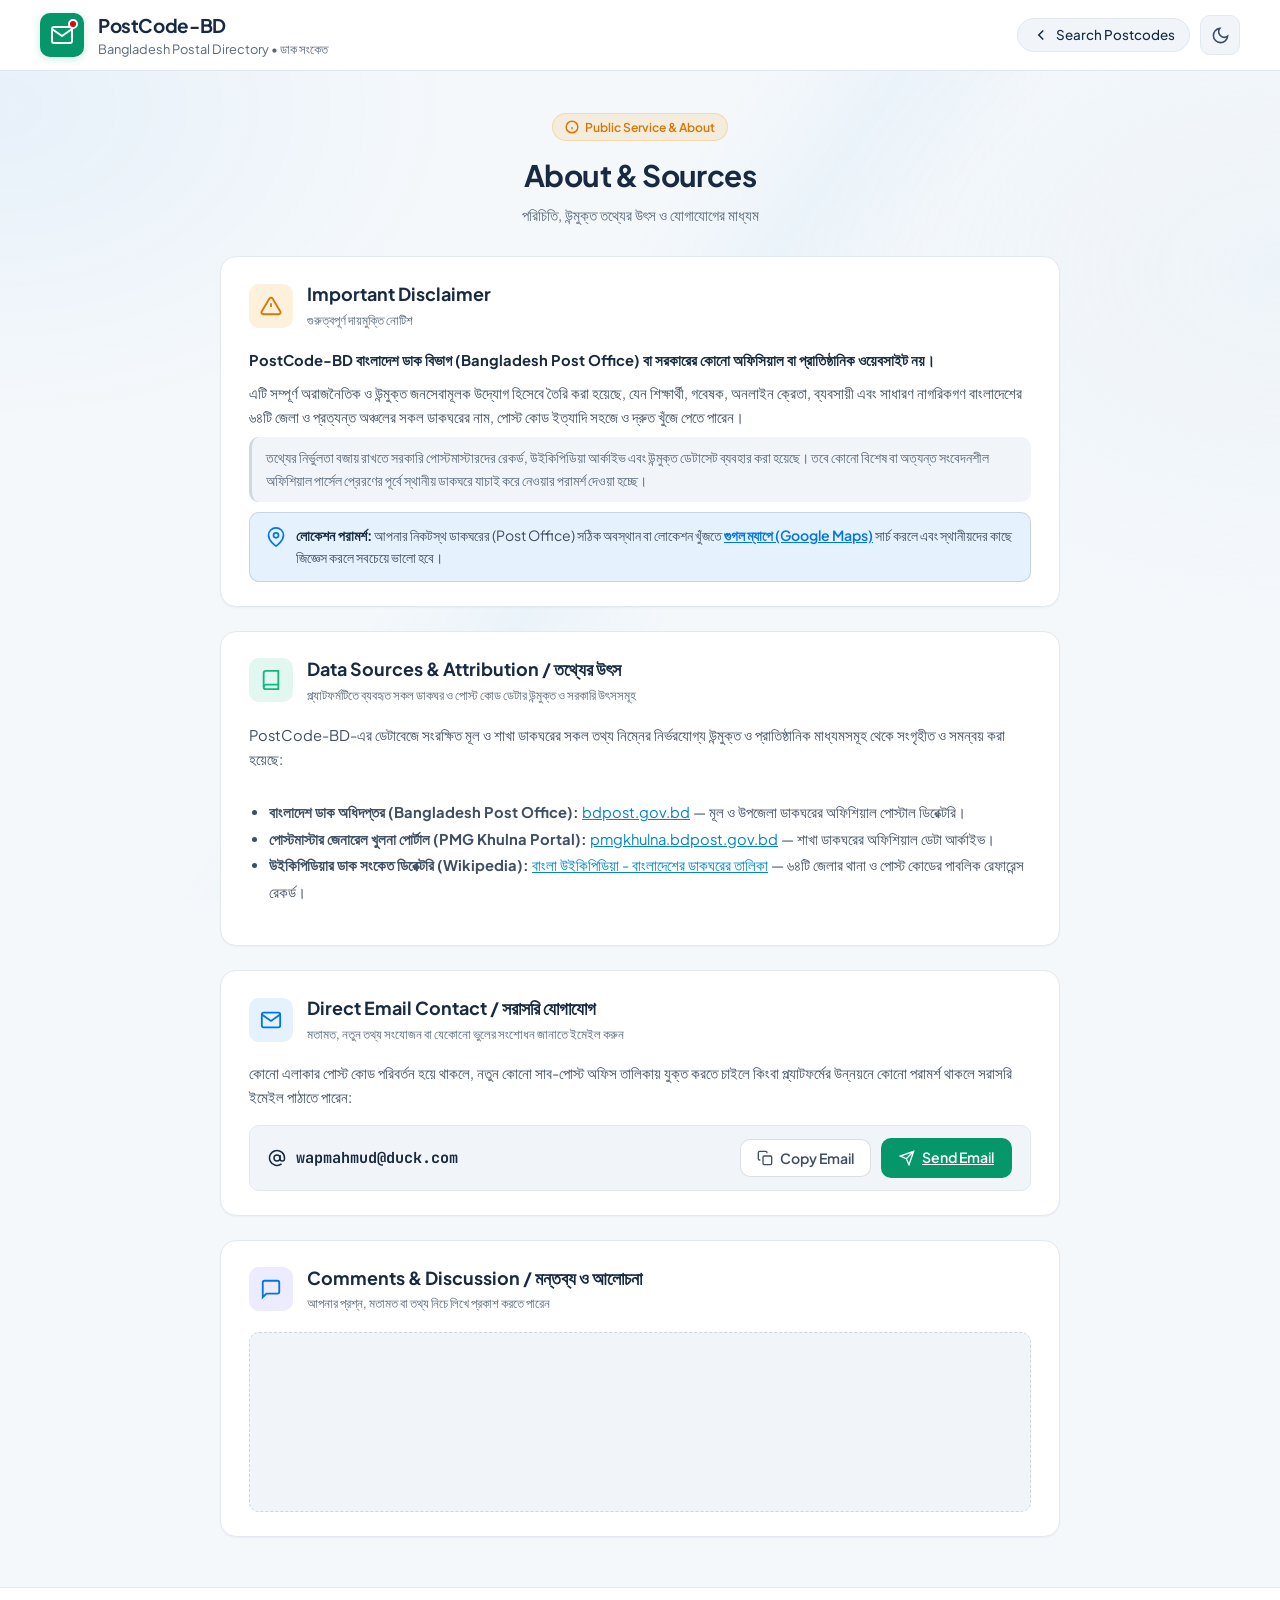
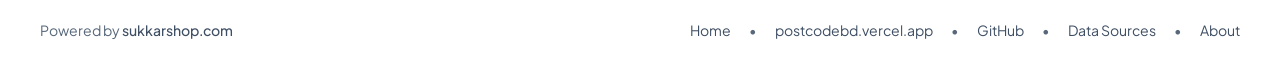
==== commit 4de378ae: "feat: implement client-side high-resolution image generator and update service worker caching strate" ====
--- a/about.html
+++ b/about.html
@@ -19,7 +19,7 @@
   <meta name="description"
     content="About PostCode-BD: An independent, free public service initiative for Bangladesh postal codes. Institutional data sources, disclaimer, and direct contact details.">
   <meta name="robots" content="index, follow">
-  <meta name="theme-color" content="#0284c7">
+  <meta name="theme-color" content="#1d64ec">
 
   <!-- Canonical URL -->
   <link rel="canonical" href="https://postcodebd.vercel.app/about">
@@ -133,10 +133,10 @@
               <strong>PostCode-BD বাংলাদেশ ডাক বিভাগ (Bangladesh Post Office) বা সরকারের কোনো অফিসিয়াল বা প্রাতিষ্ঠানিক ওয়েবসাইট নয়।</strong>
             </p>
             <p>
-              এটি সম্পূর্ণ অরাজনৈতিক ও উন্মুক্ত <strong>জনসেবামূলক (Public Service & Convenience)</strong> উদ্যোগ হিসেবে তৈরি করা হয়েছে, যেন শিক্ষার্থী, গবেষক, অনলাইন ক্রেতা, ব্যবসায়ী এবং সাধারণ নাগরিকগণ বাংলাদেশের ৬৪টি জেলা ও প্রত্যন্ত অঞ্চলের সকল ডাকঘরের পোস্ট কোড সহজে এবং দ্রুত খুঁজে পেতে পারেন।
+              এটি সম্পূর্ণ অরাজনৈতিক ও উন্মুক্ত জনসেবামূলক উদ্যোগ হিসেবে তৈরি করা হয়েছে, যেন শিক্ষার্থী, গবেষক, অনলাইন ক্রেতা, ব্যবসায়ী এবং সাধারণ নাগরিকগণ বাংলাদেশের ৬৪টি জেলা ও প্রত্যন্ত অঞ্চলের সকল ডাকঘরের নাম, পোস্ট কোড ইত্যাদি সহজে ও দ্রুত খুঁজে পেতে পারেন।
             </p>
             <p class="note-text">
-              তথ্যের সর্বোচ্চ নির্ভুলতা বজায় রাখার জন্য সরকারি পোস্টমাস্টারদের রেকর্ড, উইকিপিডিয়া আর্কাইভ এবং উন্মুক্ত ডেটাসেট ব্যবহার করা হয়েছে। তবে কোনো বিশেষ বা অত্যন্ত সংবেদনশীল অফিশিয়াল পার্সেল প্রেরণের পূর্বে স্থানীয় ডাকঘরে যাচাই করে নেওয়ার পরামর্শ দেওয়া হচ্ছে।
+              তথ্যের নির্ভুলতা বজায় রাখতে সরকারি পোস্টমাস্টারদের রেকর্ড, উইকিপিডিয়া আর্কাইভ এবং উন্মুক্ত ডেটাসেট ব্যবহার করা হয়েছে। তবে কোনো বিশেষ বা অত্যন্ত সংবেদনশীল অফিশিয়াল পার্সেল প্রেরণের পূর্বে স্থানীয় ডাকঘরে যাচাই করে নেওয়ার পরামর্শ দেওয়া হচ্ছে।
             </p>
 
             <div class="tip-location-text">
@@ -145,7 +145,7 @@
                 <circle cx="12" cy="10" r="3" />
               </svg>
               <span>
-                <strong>লোকেশন পরামর্শ:</strong> আপনার নিকটস্থ ডাকঘরের (Post Office) সঠিক অবস্থান বা লোকেশন খুঁজতে <a href="https://www.google.com/maps/search/post+office+near+me" target="_blank" rel="noopener">গুগল ম্যাপে (Google Maps)</a> সার্চ করলেই সবচেয়ে ভালো হবে।
+                <strong>লোকেশন পরামর্শ:</strong> আপনার নিকটস্থ ডাকঘরের (Post Office) সঠিক অবস্থান বা লোকেশন খুঁজতে <a href="https://www.google.com/maps/search/post+office+near+me" target="_blank" rel="noopener">গুগল ম্যাপে (Google Maps)</a> সার্চ করলে এবং স্থানীয়দের কাছে জিজ্ঞেস করলে সবচেয়ে ভালো হবে।
               </span>
             </div>
           </div>
@@ -180,10 +180,10 @@
             <li>
               <strong>পোস্টমাস্টার জেনারেল খুলনা পোর্টাল (PMG Khulna Portal):</strong> 
               <a href="https://pmgkhulna.bdpost.gov.bd/pages/static-pages/6922dc0b933eb65569e0e1e5" target="_blank" rel="noopener" style="color: var(--primary, #0284c7); text-decoration: underline;">pmgkhulna.bdpost.gov.bd</a> 
-              — শাখা ডাকঘরের (Branch Offices) অফিশিয়াল ডাটা আর্কাইভ।
+              — শাখা ডাকঘরের অফিশিয়াল ডেটা আর্কাইভ।
             </li>
             <li>
-              <strong>উইকিপিডিয়া বাংলাদেশ ডাক কোড ডিরেক্টরি (Wikipedia):</strong> 
+              <strong>উইকিপিডিয়ার ডাক সংকেত ডিরেক্টরি (Wikipedia):</strong> 
               <a href="https://bn.wikipedia.org/wiki/%E0%A6%AC%E0%A6%BE%E0%A6%82%E0%A6%B2%E0%A6%BE%E0%A6%A6%E0%A7%87%E0%A6%B6%E0%A7%87%E0%A6%B0_%E0%A6%A1%E0%A6%BE%E0%A6%95%E0%A6%98%E0%A6%B0%E0%A7%87%E0%A6%B0_%E0%A6%A4%E0%A6%BE%E0%A6%B2%E0%A6%BF%E0%A6%95%E0%A6%BE" target="_blank" rel="noopener" style="color: var(--primary, #0284c7); text-decoration: underline;">বাংলা উইকিপিডিয়া - বাংলাদেশের ডাকঘরের তালিকা</a> 
               — ৬৪টি জেলার থানা ও পোস্ট কোডের পাবলিক রেফারেন্স রেকর্ড।
             </li>
--- a/src/css/style.css
+++ b/src/css/style.css
@@ -3,47 +3,58 @@
    ========================================================================== */
 
 :root {
+  /* Design Tokens & Theme Colors (from old-project) */
+  --ink: oklch(0.28 0.05 254);
+  --fog: oklch(0.51 0.035 254);
+  --line: oklch(0.28 0.05 254 / 0.1);
+  --brand: oklch(0.57 0.2 253);
+  --brand-hover: oklch(0.50 0.22 253);
+  --brand-soft: oklch(0.57 0.2 253 / 0.1);
+  --glass: oklch(0.99 0.004 240 / 0.42);
+  --glass-2: oklch(0.9 0.03 250 / 0.3);
+  --panel: oklch(1 0 0 / 0.75);
+
   /* Color Palette - Light Theme */
-  --bg-main: #f8fafc;
-  --bg-surface: #ffffff;
-  --bg-surface-elevated: #ffffff;
-  --bg-surface-muted: #f1f5f9;
-  --bg-overlay: rgba(15, 23, 42, 0.6);
+  --bg-main: oklch(0.976 0.006 240);
+  --bg-surface: oklch(1 0 0);
+  --bg-surface-elevated: oklch(1 0 0 / 0.85);
+  --bg-surface-muted: oklch(0.968 0.007 247.896);
+  --bg-overlay: oklch(0.28 0.05 254 / 0.6);
   
-  --border-subtle: #e2e8f0;
-  --border-medium: #cbd5e1;
-  --border-focus: #2563eb;
-
-  --text-primary: #0f172a;
-  --text-secondary: #475569;
-  --text-muted: #64748b;
-  --text-inverse: #ffffff;
+  --border-subtle: oklch(0.929 0.013 255.508);
+  --border-medium: oklch(0.28 0.05 254 / 0.15);
+  --border-focus: oklch(0.57 0.2 253);
+
+  --text-primary: oklch(0.28 0.05 254);
+  --text-secondary: oklch(0.42 0.04 254);
+  --text-muted: oklch(0.51 0.035 254);
+  --text-inverse: oklch(0.984 0.003 247.858);
 
   /* Brand Accents */
-  --color-primary: #0284c7;
-  --color-primary-hover: #0369a1;
-  --color-primary-light: #e0f2fe;
+  --color-primary: oklch(0.57 0.2 253);
+  --color-primary-hover: oklch(0.50 0.22 253);
+  --color-primary-light: oklch(0.57 0.2 253 / 0.1);
   
   --color-bd-green: #059669;
   --color-bd-green-light: #ecfdf5;
-  --color-bd-red: #e11d48;
-  --color-bd-red-light: #ffe4e6;
-
-  --color-accent: #6366f1;
-  --color-accent-light: #eef2ff;
-
-  --badge-bg: #f1f5f9;
-  --badge-text: #334155;
+  --color-bd-red: oklch(0.577 0.245 27.325);
+  --color-bd-red-light: oklch(0.577 0.245 27.325 / 0.12);
+
+  --color-accent: oklch(0.57 0.2 253);
+  --color-accent-light: oklch(0.57 0.2 253 / 0.1);
+
+  --badge-bg: oklch(0.968 0.007 247.896);
+  --badge-text: oklch(0.28 0.05 254);
   
-  --code-badge-bg: #e0f2fe;
-  --code-badge-border: #bae6fd;
-  --code-badge-text: #0284c7;
+  --code-badge-bg: oklch(0.57 0.2 253 / 0.09);
+  --code-badge-border: oklch(0.57 0.2 253 / 0.24);
+  --code-badge-text: oklch(0.57 0.2 253);
 
   /* Shadows */
-  --shadow-sm: 0 1px 2px 0 rgba(0, 0, 0, 0.05);
-  --shadow-md: 0 4px 6px -1px rgba(0, 0, 0, 0.07), 0 2px 4px -2px rgba(0, 0, 0, 0.05);
-  --shadow-lg: 0 10px 15px -3px rgba(0, 0, 0, 0.08), 0 4px 6px -4px rgba(0, 0, 0, 0.04);
-  --shadow-xl: 0 20px 25px -5px rgba(0, 0, 0, 0.1), 0 8px 10px -6px rgba(0, 0, 0, 0.05);
+  --shadow-sm: 0 1px 2px 0 rgba(19, 38, 63, 0.04);
+  --shadow-md: 0 4px 6px -1px rgba(19, 38, 63, 0.06), 0 2px 4px -2px rgba(19, 38, 63, 0.04);
+  --shadow-lg: 0 10px 15px -3px rgba(19, 38, 63, 0.07), 0 4px 6px -4px rgba(19, 38, 63, 0.03);
+  --shadow-xl: 0 20px 25px -5px rgba(19, 38, 63, 0.08), 0 8px 10px -6px rgba(19, 38, 63, 0.04);
 
   /* Geometry */
   --radius-sm: 6px;
@@ -62,38 +73,48 @@
   --transition-normal: 250ms cubic-bezier(0.4, 0, 0.2, 1);
 }
 
-/* Dark Theme */
+/* Dark Theme (from old-project) */
 [data-theme="dark"] {
-  --bg-main: #090d16;
-  --bg-surface: #111827;
-  --bg-surface-elevated: #1e293b;
-  --bg-surface-muted: #1e293b;
+  --ink: oklch(0.984 0.003 247.858);
+  --fog: oklch(0.704 0.04 256.788);
+  --line: oklch(1 0 0 / 0.1);
+  --brand: oklch(0.68 0.18 253);
+  --brand-hover: oklch(0.75 0.16 253);
+  --brand-soft: oklch(0.68 0.18 253 / 0.16);
+  --glass: oklch(0.208 0.042 265.755 / 0.5);
+  --glass-2: oklch(0.279 0.041 260.031 / 0.4);
+  --panel: oklch(0.208 0.042 265.755 / 0.85);
+
+  --bg-main: oklch(0.129 0.042 264.695);
+  --bg-surface: oklch(0.208 0.042 265.755);
+  --bg-surface-elevated: oklch(0.25 0.042 265);
+  --bg-surface-muted: oklch(0.279 0.041 260.031);
   --bg-overlay: rgba(0, 0, 0, 0.75);
 
-  --border-subtle: #1e293b;
-  --border-medium: #334155;
-  --border-focus: #38bdf8;
-
-  --text-primary: #f8fafc;
-  --text-secondary: #cbd5e1;
-  --text-muted: #94a3b8;
-  --text-inverse: #090d16;
-
-  --color-primary: #38bdf8;
-  --color-primary-hover: #7dd3fc;
-  --color-primary-light: rgba(56, 189, 248, 0.12);
+  --border-subtle: oklch(1 0 0 / 10%);
+  --border-medium: oklch(1 0 0 / 16%);
+  --border-focus: oklch(0.68 0.18 253);
+
+  --text-primary: oklch(0.984 0.003 247.858);
+  --text-secondary: oklch(0.85 0.02 255);
+  --text-muted: oklch(0.704 0.04 256.788);
+  --text-inverse: oklch(0.129 0.042 264.695);
+
+  --color-primary: oklch(0.68 0.18 253);
+  --color-primary-hover: oklch(0.75 0.16 253);
+  --color-primary-light: oklch(0.68 0.18 253 / 0.16);
 
   --color-bd-green: #10b981;
-  --color-bd-green-light: rgba(16, 185, 129, 0.12);
-  --color-bd-red: #f43f5e;
-  --color-bd-red-light: rgba(244, 63, 94, 0.12);
-
-  --badge-bg: #1e293b;
-  --badge-text: #cbd5e1;
-
-  --code-badge-bg: rgba(56, 189, 248, 0.15);
-  --code-badge-border: rgba(56, 189, 248, 0.3);
-  --code-badge-text: #38bdf8;
+  --color-bd-green-light: rgba(16, 185, 129, 0.15);
+  --color-bd-red: oklch(0.704 0.191 22.216);
+  --color-bd-red-light: oklch(0.704 0.191 22.216 / 0.15);
+
+  --badge-bg: oklch(0.279 0.041 260.031);
+  --badge-text: oklch(0.984 0.003 247.858);
+
+  --code-badge-bg: oklch(0.68 0.18 253 / 0.18);
+  --code-badge-border: oklch(0.68 0.18 253 / 0.38);
+  --code-badge-text: oklch(0.78 0.15 253);
 
   --shadow-sm: 0 1px 2px 0 rgba(0, 0, 0, 0.4);
   --shadow-md: 0 4px 6px -1px rgba(0, 0, 0, 0.5);
@@ -123,6 +144,28 @@
   -webkit-font-smoothing: antialiased;
   -moz-osx-font-smoothing: grayscale;
   transition: background-color var(--transition-normal), color var(--transition-normal);
+  position: relative;
+  overflow-x: hidden;
+}
+
+/* Ambient Background Aura (from old-project) */
+body::before {
+  content: "";
+  position: fixed;
+  inset: 0;
+  pointer-events: none;
+  z-index: -1;
+  background:
+    radial-gradient(ellipse 650px 450px at 0% 12%, oklch(0.57 0.2 253 / 0.05) 0%, transparent 70%),
+    radial-gradient(ellipse 700px 500px at 100% 30%, oklch(0.9 0.03 250 / 0.16) 0%, transparent 70%),
+    linear-gradient(125deg, transparent 42%, oklch(0.6 0.2 253 / 0.035) 50%, transparent 58%);
+}
+
+[data-theme="dark"] body::before {
+  background:
+    radial-gradient(ellipse 650px 450px at 0% 12%, oklch(0.68 0.18 253 / 0.08) 0%, transparent 70%),
+    radial-gradient(ellipse 700px 500px at 100% 30%, oklch(0.279 0.041 260.031 / 0.4) 0%, transparent 70%),
+    linear-gradient(125deg, transparent 42%, oklch(0.68 0.18 253 / 0.04) 50%, transparent 58%);
 }
 
 .bengali-text {
@@ -287,14 +330,14 @@
   font-weight: 600;
   cursor: pointer;
   transition: all var(--transition-fast);
-  box-shadow: 0 1px 3px rgba(2, 132, 199, 0.15);
+  box-shadow: 0 1px 3px var(--color-primary-light);
 }
 
 .btn-install:hover {
   background: var(--color-primary);
   color: #ffffff;
   transform: translateY(-1px);
-  box-shadow: 0 4px 10px rgba(2, 132, 199, 0.25);
+  box-shadow: 0 4px 10px var(--color-primary-light);
 }
 
 .btn-install svg {
@@ -384,7 +427,7 @@
 }
 
 .search-box-container {
-  max-width: 740px;
+  max-width: 780px;
   margin: 0 auto;
   position: relative;
 }
@@ -394,37 +437,37 @@
   display: flex;
   align-items: center;
   background: var(--bg-surface);
-  border: 2px solid var(--border-medium);
-  border-radius: var(--radius-lg);
-  box-shadow: var(--shadow-lg);
+  border: 1.5px solid var(--border-medium);
+  border-radius: 12px;
+  box-shadow: var(--shadow-sm);
   transition: all var(--transition-fast);
   overflow: hidden;
 }
 
 .search-bar-wrapper:focus-within {
   border-color: var(--color-primary);
-  box-shadow: 0 0 0 4px var(--color-primary-light), var(--shadow-lg);
+  box-shadow: 0 0 0 3.5px var(--color-primary-light);
 }
 
 .search-icon {
   position: absolute;
-  left: 18px;
-  color: var(--text-muted);
+  left: 14px;
+  color: var(--fog);
   pointer-events: none;
   display: flex;
   align-items: center;
 }
 
 .search-icon svg {
-  width: 22px;
-  height: 22px;
+  width: 17px;
+  height: 17px;
 }
 
 .search-input {
   width: 100%;
-  height: 56px;
-  padding: 0 90px 0 54px;
-  font-size: 1.05rem;
+  height: 46px;
+  padding: 0 42px 0 42px;
+  font-size: 0.94rem;
   border: none;
   background: transparent;
   color: var(--text-primary);
@@ -488,66 +531,76 @@
 .division-pills-scroll {
   display: flex;
   align-items: center;
-  justify-content: center;
-  flex-wrap: wrap;
-  gap: 6px;
-  margin-top: 12px;
-  padding: 2px 4px 6px;
-  scrollbar-width: thin;
+  justify-content: flex-start;
+  flex-wrap: nowrap;
+  gap: 5px;
+  margin-top: 10px;
+  padding: 2px 1px 4px;
+  overflow-x: auto;
+  scrollbar-width: none;
+  -ms-overflow-style: none;
 }
 
 .division-pills-scroll::-webkit-scrollbar {
-  height: 4px;
-}
-
-.division-pills-scroll::-webkit-scrollbar-thumb {
-  background: var(--border-medium);
-  border-radius: 4px;
+  display: none;
+}
+
+.division-label {
+  font-family: var(--font-mono);
+  font-size: 9.5px;
+  text-transform: uppercase;
+  letter-spacing: 0.22em;
+  color: var(--fog);
+  margin-right: 4px;
+  flex-shrink: 0;
+  user-select: none;
+  font-weight: 600;
 }
 
 .division-pill {
   flex-shrink: 0;
   display: inline-flex;
   align-items: center;
-  gap: 5px;
-  padding: 5px 11px;
+  justify-content: center;
+  padding: 3px 10.5px;
   border-radius: var(--radius-full);
   background: var(--bg-surface);
   border: 1px solid var(--border-subtle);
-  color: var(--text-secondary);
-  font-size: 0.78rem;
+  color: var(--fog);
+  font-size: 11.5px;
   font-weight: 500;
+  line-height: 1.4;
   cursor: pointer;
   transition: all var(--transition-fast);
   white-space: nowrap;
-  box-shadow: var(--shadow-sm);
+  box-shadow: 0 1px 2px rgba(0, 0, 0, 0.03);
 }
 
 .division-pill:hover {
+  color: var(--text-primary);
+  border-color: var(--border-medium);
+}
+
+/* Specific division active state */
+.division-pill.active {
+  background: var(--color-primary-light);
   border-color: var(--color-primary);
-  background: var(--color-primary-light);
   color: var(--color-primary);
-  transform: translateY(-1px);
-}
-
-.division-pill.active {
-  background: var(--color-primary);
-  border-color: var(--color-primary);
-  color: #ffffff;
-  box-shadow: 0 3px 8px rgba(2, 132, 199, 0.25);
-}
-
-.division-pill .pill-count {
-  font-size: 0.68rem;
-  padding: 1px 5px;
-  border-radius: var(--radius-full);
-  background: var(--bg-surface-muted);
-  color: var(--text-muted);
-}
-
-.division-pill.active .pill-count {
-  background: rgba(255, 255, 255, 0.25);
-  color: #ffffff;
+  font-weight: 600;
+}
+
+/* "All" active state matches old-project dark ink pill */
+.division-pill[data-division="all"].active {
+  background: var(--ink);
+  border-color: var(--ink);
+  color: var(--bg-surface);
+  box-shadow: none;
+}
+
+[data-theme="dark"] .division-pill[data-division="all"].active {
+  background: var(--ink);
+  border-color: var(--ink);
+  color: var(--bg-main);
 }
 
 .filter-section {
@@ -993,7 +1046,7 @@
   border-color: var(--color-primary);
   color: #ffffff;
   transform: translateY(-1px);
-  box-shadow: 0 4px 10px rgba(2, 132, 199, 0.25);
+  box-shadow: 0 4px 10px var(--color-primary-light);
 }
 
 .table-code-badge:hover .code-en,
@@ -2133,7 +2186,7 @@
   line-height: 1.55;
   color: var(--text-secondary);
   background: var(--color-primary-light);
-  border: 1px solid rgba(2, 132, 199, 0.2);
+  border: 1px solid var(--border-medium);
   padding: 12px 16px;
   border-radius: var(--radius-md);
   margin-top: 10px;
